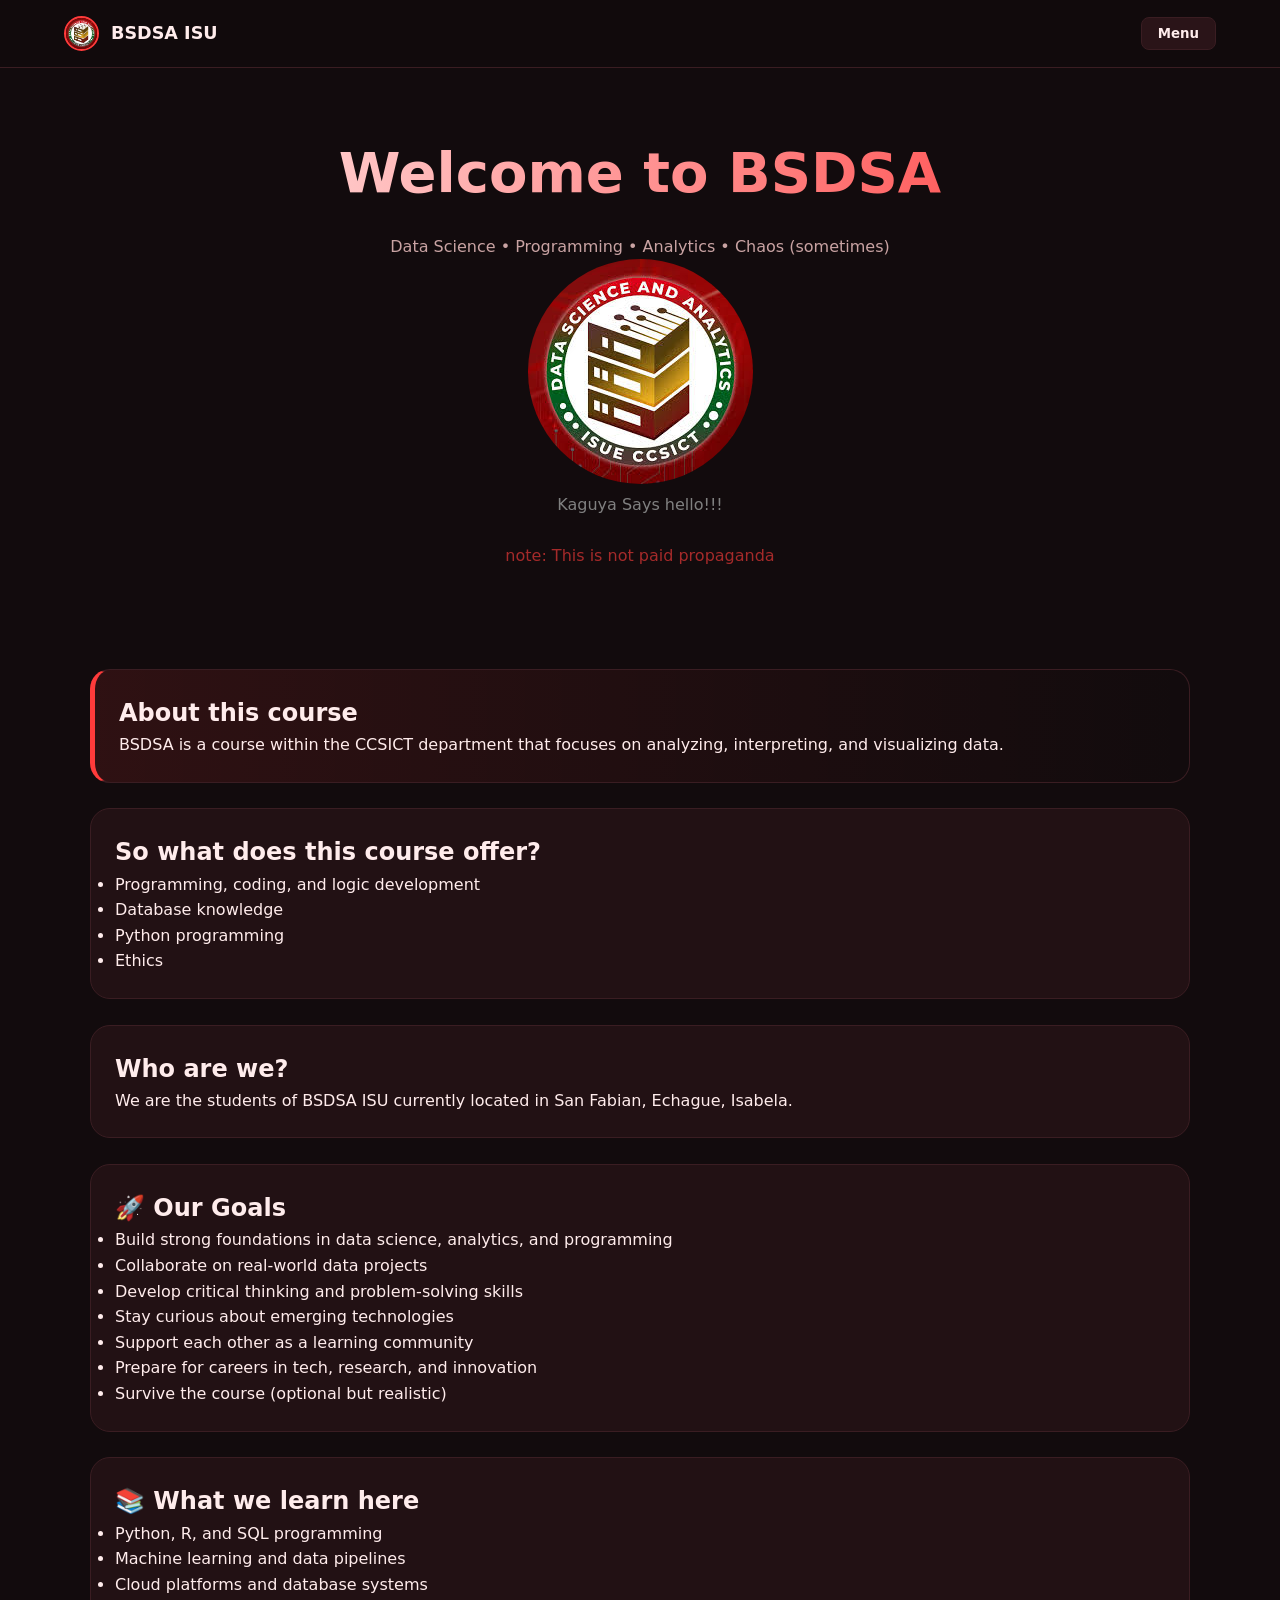
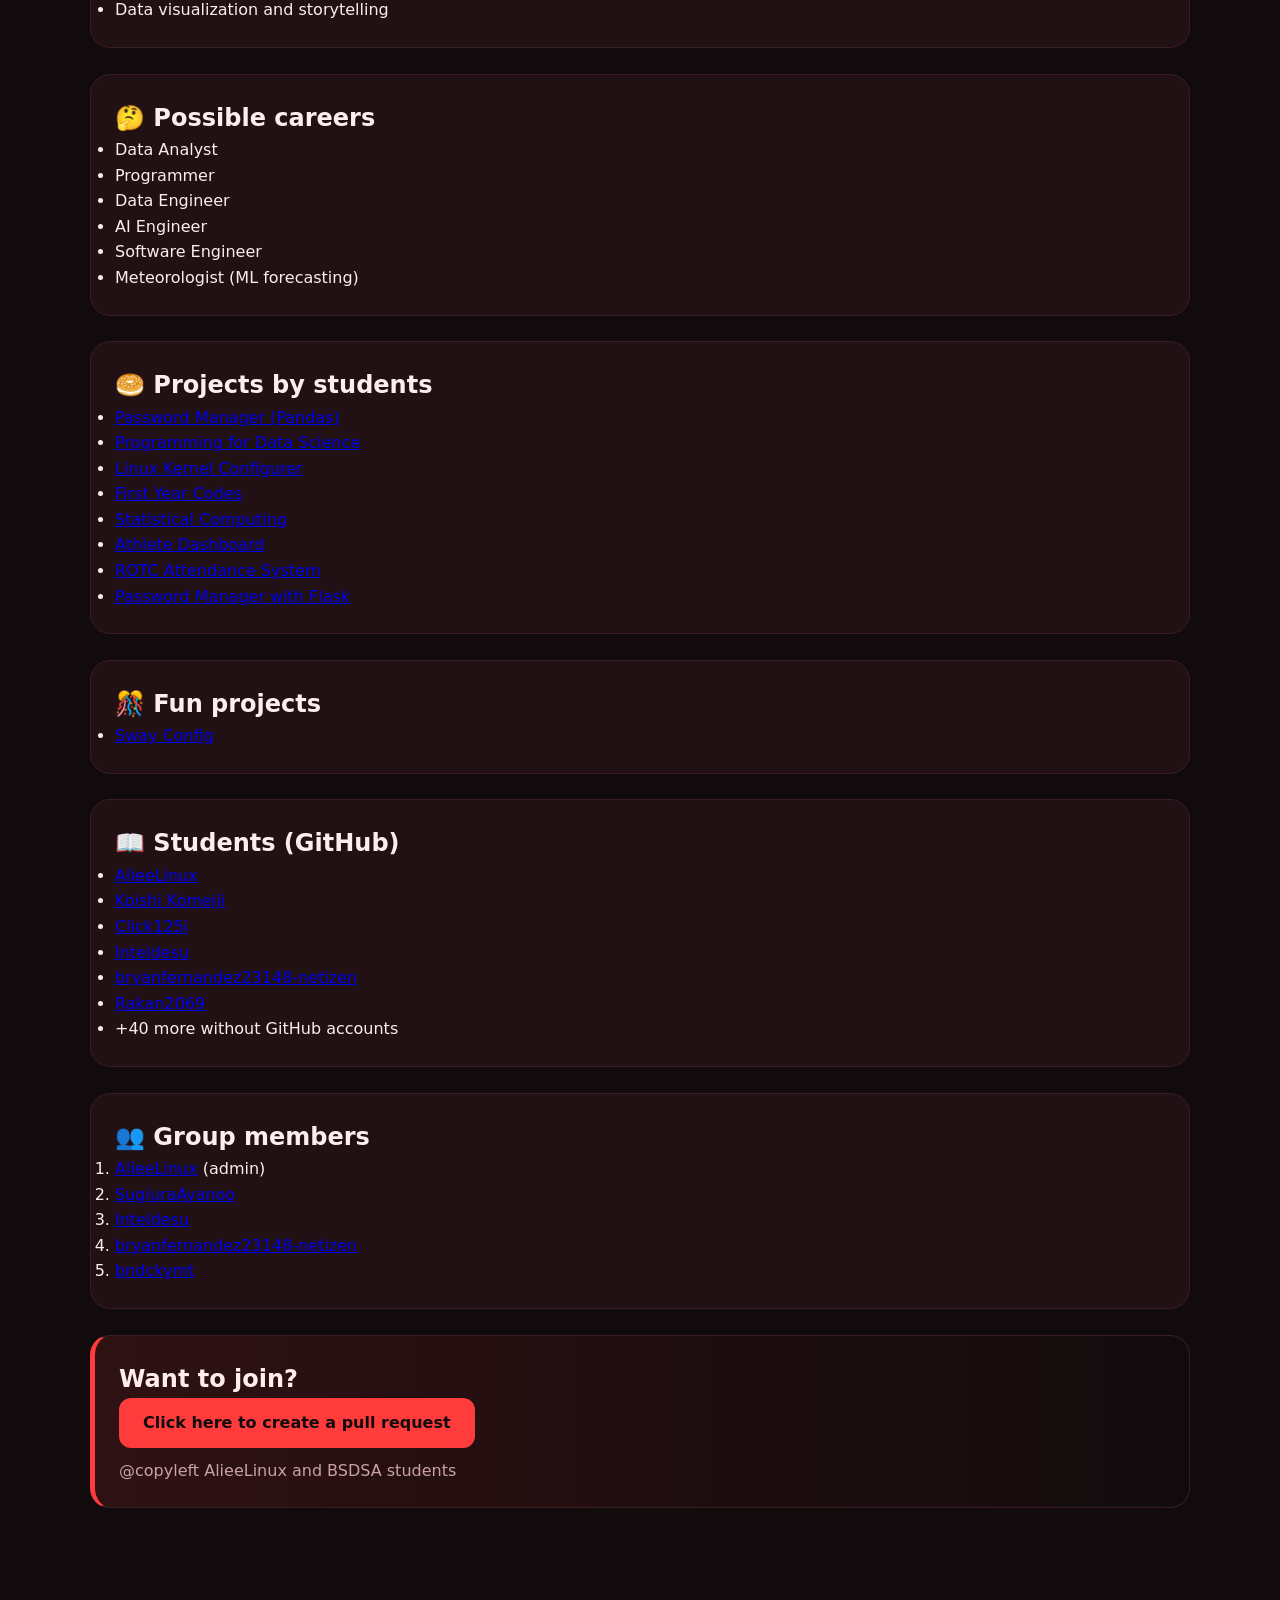
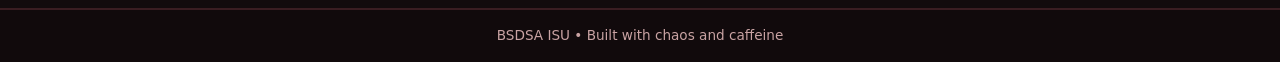
==== index.html @ 0f4a542e "test" ====
<!DOCTYPE html>
<html lang="en">
<head>
    <meta charset="UTF-8">
    <meta name="viewport" content="width=device-width, initial-scale=1.0">
    <title>Welcome to BSDSA</title>
    <link rel="stylesheet" href="./style.css">
</head>

<body>

<!-- NAVBAR -->
<nav class="navbar">
    <div class="nav-container">

        <div class="logo">
            <img src="./logo.jpeg" style="border-radius: 50%;" alt="BSDSA Logo">
            <span>BSDSA ISU</span>
        </div>

        <div class="dropdown">
            <button class="dropbtn">Menu</button>
            <div class="dropdown-content">
                <a href="index.html">Home</a>
                <a href="https://github.com/BSDSA-ISU" target="_blank">GitHub Org</a>
                <a href="https://funami.tech" target="_blank">inspired by Funami Tech</a>
            </div>
        </div>

    </div>
</nav>

<!-- HERO -->
<div class="container hero-wrapper">

    <section class="hero">
        <h1>Welcome to BSDSA</h1>
        <p style="color: var(--muted); margin-top: 10px;">
            Data Science • Programming • Analytics • Chaos (sometimes)
        </p>
        <img src="./logo.jpeg" style="border-radius: 50%;">
        <p style="color: gray;">Kaguya Says hello!!!</p>
        <br>
        <p style="color: brown;">note: This is not paid propaganda</p>
    </section>

</div>

<!-- MAIN CONTENT -->
<div class="container">

    <!-- ABOUT -->
    <div class="card instruction-box">
        <h2>About this course</h2>
        <p>
            BSDSA is a course within the CCSICT department that focuses on analyzing,
            interpreting, and visualizing data.
        </p>
    </div>

    <br>

    <!-- OFFER -->
    <div class="card">
        <h2>So what does this course offer?</h2>
        <ul>
            <li>Programming, coding, and logic development</li>
            <li>Database knowledge</li>
            <li>Python programming</li>
            <li>Ethics</li>
        </ul>
    </div>

    <br>

    <!-- WHO ARE WE -->
    <div class="card">
        <h2>Who are we?</h2>
        <p>
            We are the students of BSDSA ISU currently located in San Fabian, Echague, Isabela.
        </p>
    </div>

    <br>

    <!-- GOALS -->
    <div class="card">
        <h2>🚀 Our Goals</h2>
        <ul>
            <li>Build strong foundations in data science, analytics, and programming</li>
            <li>Collaborate on real-world data projects</li>
            <li>Develop critical thinking and problem-solving skills</li>
            <li>Stay curious about emerging technologies</li>
            <li>Support each other as a learning community</li>
            <li>Prepare for careers in tech, research, and innovation</li>
            <li>Survive the course (optional but realistic)</li>
        </ul>
    </div>

    <br>

    <!-- WHAT YOU LEARN -->
    <div class="card">
        <h2>📚 What we learn here</h2>
        <ul>
            <li>Python, R, and SQL programming</li>
            <li>Machine learning and data pipelines</li>
            <li>Cloud platforms and database systems</li>
            <li>Data visualization and storytelling</li>
        </ul>
    </div>

    <br>

    <!-- JOBS -->
    <div class="card">
        <h2>🤔 Possible careers</h2>
        <ul>
            <li>Data Analyst</li>
            <li>Programmer</li>
            <li>Data Engineer</li>
            <li>AI Engineer</li>
            <li>Software Engineer</li>
            <li>Meteorologist (ML forecasting)</li>
        </ul>
    </div>

    <br>

    <!-- PROJECTS -->
    <div class="card">
        <h2>🥯 Projects by students</h2>
        <ul>
            <li><a href="https://github.com/BSDSA-ISU/pandas-password-manager" target="_blank">Password Manager (Pandas)</a></li>
            <li><a href="https://github.com/BSDSA-ISU/Programminng-for-data-science" target="_blank">Programming for Data Science</a></li>
            <li><a href="https://github.com/BSDSA-ISU/linux-kernel-configurer" target="_blank">Linux Kernel Configurer</a></li>
            <li><a href="https://github.com/BSDSA-ISU/first-year" target="_blank">First Year Codes</a></li>
            <li><a href="https://github.com/BSDSA-ISU/statistics" target="_blank">Statistical Computing</a></li>
            <li><a href="https://github.com/BSDSA-ISU/InormationManagement-project" target="_blank">Athlete Dashboard</a></li>
            <li><a href="https://github.com/BSDSA-ISU/rotc-system" target="_blank">ROTC Attendance System</a></li>
            <li><a href="https://github.com/BSDSA-ISU/MariaDb-sql" target="_blank">Password Manager with Flask</a></li>
        </ul>
    </div>

    <br>

    <!-- FUN -->
    <div class="card">
        <h2>🎊 Fun projects</h2>
        <ul>
            <li><a href="https://github.com/BSDSA-ISU/Troys-sway-config" target="_blank">Sway Config</a></li>
        </ul>
    </div>

    <br>

    <!-- STUDENTS -->
    <div class="card">
        <h2>📖 Students (GitHub)</h2>
        <ul>
            <li><a href="https://github.com/alieelinux">AlieeLinux</a></li>
            <li><a href="https://github.com/KoishiMyBeloved">Koishi Komeiji</a></li>
            <li><a href="https://github.com/click125i">Click125i</a></li>
            <li><a href="https://github.com/Inteldesu">Inteldesu</a></li>
            <li><a href="https://github.com/bryanfernandez23148-netizen">bryanfernandez23148-netizen</a></li>
            <li><a href="https://github.com/Rakan2069">Rakan2069</a></li>
            <li>+40 more without GitHub accounts</li>
        </ul>
    </div>

    <br>

    <!-- MEMBERS -->
    <div class="card">
        <h2>👥 Group members</h2>
        <ol>
            <li><a href="https://github.com/alieelinux">AlieeLinux</a> (admin)</li>
            <li><a href="https://github.com/sugiuraayanoo">SugiuraAyanoo</a></li>
            <li><a href="https://github.com/Inteldesu">Inteldesu</a></li>
            <li><a href="https://github.com/bryanfernandez23148-netizen">bryanfernandez23148-netizen</a></li>
            <li><a href="https://github.com/bndckymt">bndckymt</a></li>
        </ol>
    </div>

    <br>

    <!-- JOIN -->
    <div class="card instruction-box">
        <h2>Want to join?</h2>
        <a class="explore-btn" href="https://github.com/BSDSA-ISU/i-want-to-join" target="_blank">
            Click here to create a pull request
        </a>
        <p style="margin-top:10px; color: var(--muted);">
            @copyleft AlieeLinux and BSDSA students
        </p>
    </div>

</div>

<!-- FOOTER -->
<footer class="footer">
    <div class="footer-bottom">
        BSDSA ISU • Built with chaos and caffeine
    </div>
</footer>

</body>
</html>
---- style.css ----
/* 0. Html stuffs */
html {
  scroll-behavior: smooth;
}

/* 1. Global Variables & Reset */
:root {
    /* RED THEME ONLY */
    --bg: #120b0d;
    --card: #2a1418;
    --accent: #ff3b3b;
    --accent-hover: #ff1f1f;
    --text: #ffecec;
    --muted: #c9a3a3;
    --border: #3a1d22;
    --glass: rgba(42, 20, 24, 0.7);
}

* {
    margin: 0;
    padding: 0;
    box-sizing: border-box;
    font-family: 'Inter', system-ui, -apple-system, sans-serif;
}

body {
    margin: 0;
    background-color: var(--bg);
    color: var(--text);
    line-height: 1.6;
    overflow-x: hidden;
}

/* 2. Navigation */
.navbar {
    background: rgba(18, 11, 13, 0.85);
    backdrop-filter: blur(12px);
    padding: 1rem 0;
    border-bottom: 1px solid var(--border);
    position: sticky;
    top: 0;
    z-index: 1000;
}

.nav-container {
    width: 90%;
    max-width: 1200px;
    margin: auto;
    display: flex;
    justify-content: space-between;
    align-items: center;
}

.logo {
    display: flex;
    align-items: center;
    gap: 12px;
    font-weight: 700;
    font-size: 1.1rem;
}

.logo img {
    width: 35px;
    height: 35px;
    object-fit: cover;
    border: 2px solid var(--accent);
}

/* 3. Dropdown Menu */
.dropdown {
    position: relative;
}

.dropbtn {
    background: var(--card);
    color: var(--text);
    padding: 8px 16px;
    border-radius: 8px;
    border: 1px solid var(--border);
    cursor: pointer;
    font-weight: 600;
    transition: 0.3s;
}

.dropbtn:hover {
    border-color: var(--accent);
    color: var(--accent);
}

.dropdown-content {
    display: none;
    position: absolute;
    right: 0%;
    top: 100%;
    background: var(--card);
    min-width: 180px;
    border-radius: 12px;
    border: 1px solid var(--border);
    box-shadow: 0 10px 25px rgba(0,0,0,0.5);
    overflow: hidden;
}

.dropdown-content a {
    color: var(--text);
    padding: 12px 16px;
    text-decoration: none;
    display: block;
    font-size: 0.9rem;
    transition: 0.2s;
}

.dropdown-content a:hover {
    background: var(--accent);
    color: var(--bg);
}

.dropdown:hover .dropdown-content {
    display: block;
}

/* 4. Layout & Containers */
.container {
    width: 90%;
    max-width: 1100px;
    margin: 40px auto;
}

/* 5. Hero Section */
.hero {
    text-align: center;
    padding: 40px 0;
}

.hero h1 {
    font-size: clamp(2rem, 5vw, 3.5rem);
    background: linear-gradient(to right, var(--text), var(--accent));
    -webkit-background-clip: text;
    -webkit-text-fill-color: transparent;
    margin-bottom: 1rem;
}

.mascot {
    margin-top: 20px;
    max-width: 250px;
    border-radius: 20px;
    filter: drop-shadow(0 0 18px rgba(255, 59, 59, 0.35));
}

/* 6. Cards & Grids */
.card {
    background: var(--glass);
    border: 1px solid var(--border);
    padding: 24px;
    border-radius: 20px;
    transition: all 0.3s cubic-bezier(0.4, 0, 0.2, 1);
}

.card:hover {
    transform: translateY(-8px);
    border-color: var(--accent);
    box-shadow: 0 20px 40px rgba(0, 0, 0, 0.4);
}

/* red accent strip */
.instruction-box {
    border-left: 5px solid var(--accent);
    background: linear-gradient(90deg, rgba(255, 59, 59, 0.12) 0%, transparent 100%);
}

/* 7. Buttons */
.explore-btn, .project-btn {
    display: inline-flex;
    align-items: center;
    gap: 8px;
    padding: 12px 24px;
    border-radius: 12px;
    font-weight: bold;
    text-decoration: none;
    transition: 0.3s;
    cursor: pointer;
}

.explore-btn, .project-btn:not(.secondary) {
    background: var(--accent);
    color: var(--bg);
}

.project-btn.secondary {
    background: transparent;
    color: var(--text);
    border: 1px solid var(--border);
}

.explore-btn:hover, .project-btn:hover {
    transform: scale(1.05);
    filter: brightness(1.1);
    box-shadow: 0 0 20px rgba(255, 59, 59, 0.4);
}

/* 8. Forms & Inputs */
input, select, textarea {
    width: 100%;
    background: #1a0c0f;
    color: var(--text);
    border: 1px solid var(--border);
    padding: 12px;
    border-radius: 10px;
    margin-bottom: 10px;
}

input:focus {
    border-color: var(--accent);
    outline: none;
    box-shadow: 0 0 0 3px rgba(255, 59, 59, 0.25);
}

/* 9. Footer */
.footer {
    margin-top: 100px;
    border-top: 1px solid var(--border);
    background: rgba(18, 11, 13, 0.7);
    backdrop-filter: blur(10px);
}

.footer-top {
    padding: 25px 40px;
    text-align: left;
}

.powered-by {
    display: grid;
    grid-template-columns: repeat(5, 1fr);
    gap: 15px;
    align-items: center;
}

.powered-by .title {
    grid-column: 1 / -1;
    font-weight: 700;
    color: var(--text);
    margin-bottom: 5px;
}

.powered-by .link {
    padding-left: 20px;
    color: var(--muted);
    text-decoration: none;
    font-size: 0.9rem;
    position: relative;
    width: fit-content;
    white-space: nowrap;
}

.powered-by .link::before {
    content: "➜";
    position: absolute;
    left: 6px;
    color: var(--accent);
}

.powered-by .link:hover {
    color: var(--accent);
}

@media (max-width: 600px) {
    .powered-by {
        grid-template-columns: repeat(2, 1fr);
    }
}

.footer-bottom {
    text-align: center;
    padding: 15px;
    border-top: 1px solid var(--border);
    color: var(--muted);
    font-size: 0.85rem;
}

/* 10. Utils */
hr {
    border: 0;
    height: 1px;
    background: linear-gradient(90deg, transparent, var(--border), transparent);
    margin: 50px 0;
}

/* 11. Basic button */
.basicbutton {
    background: var(--card);
    color: var(--text);
    padding: 8px 16px;
    border-radius: 8px;
    border: 1px solid var(--border);
    cursor: pointer;
    font-size: 13px;
    transition: 0.3s;
    text-decoration: none;
}

/* member role */
@keyframes rgbCycle {
  0% { color: #ff3b3b; }
  33% { color: #ff7b7b; }
  66% { color: #ff1f1f; }
  100% { color: #ff3b3b; }
}

.member-role {
    display: inline-block;
    padding: 2px 5px;
    border-radius: 999px;
    background: rgba(255, 59, 59, 0.12);
    border: 1px solid rgba(255, 59, 59, 0.25);
    color: #ff3b3b;
    font-size: 0.64rem;
    text-shadow: 0 0 8px rgba(255, 59, 59, 0.35);
}

.hero-wrapper {
    margin-top: 0 !important;
    background-image: linear-gradient(rgba(18, 11, 13, 0.9), rgba(18, 11, 13, 0.8)),
        url('/static/bg.png');

    background-size: cover;
    background-position: center;
    background-attachment: scroll;
    border-radius: 24px;
    padding: 20px;
}

/* transparent charts */
.chart {
    background-color: transparent !important;
    display: block;
    width: 100%;
    height: auto;
    border: none;
    outline: none;
}

/* graph popup */
.modal {
    display: none;
    position: fixed;
    z-index: 9999;
    padding-top: 40px;
    left: 0;
    top: 0;
    width: 100%;
    height: 100%;
    overflow: auto;
    background-color: rgba(0,0,0,0.9);
}

.modal-content {
    display: block;
    margin: auto;
    max-width: 90%;
    max-height: 90vh;
    border-radius: 12px;
}

.close {
    position: absolute;
    top: 15px;
    right: 35px;
    color: white;
    font-size: 40px;
    cursor: pointer;
}
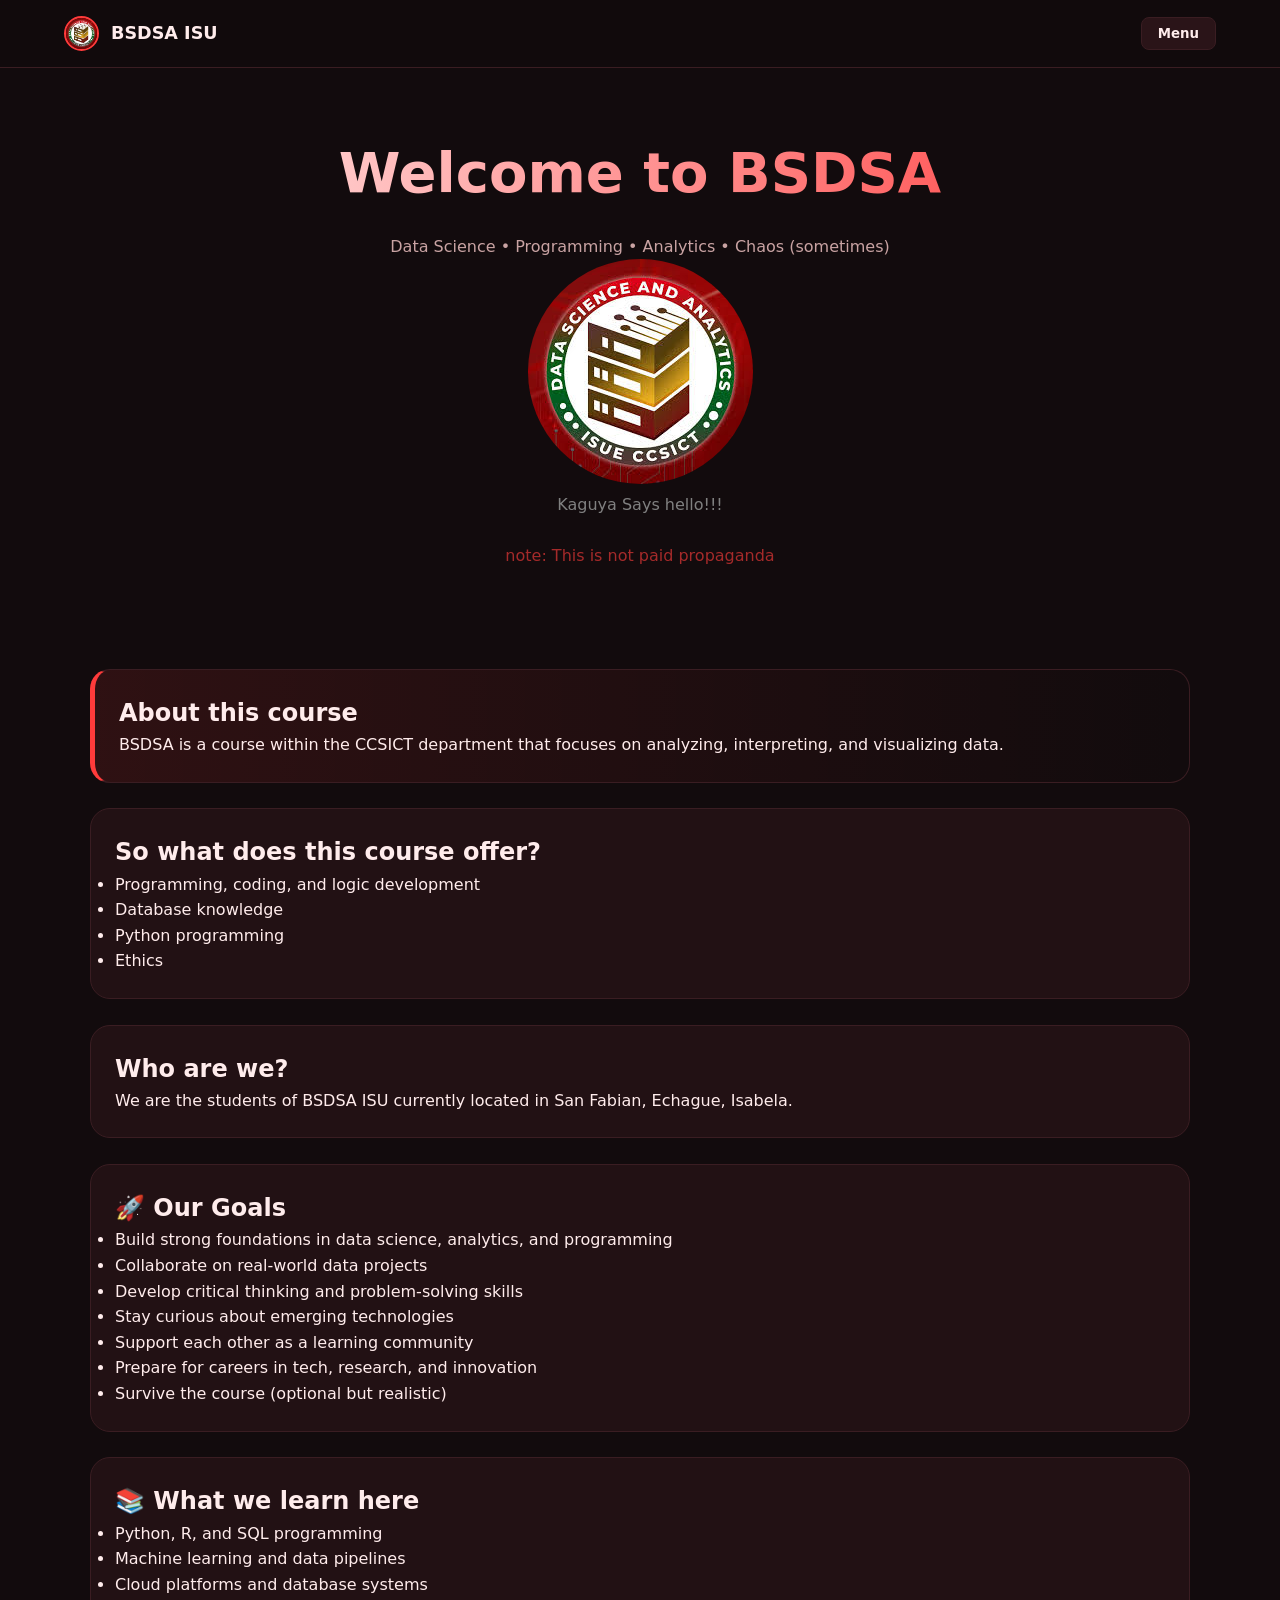
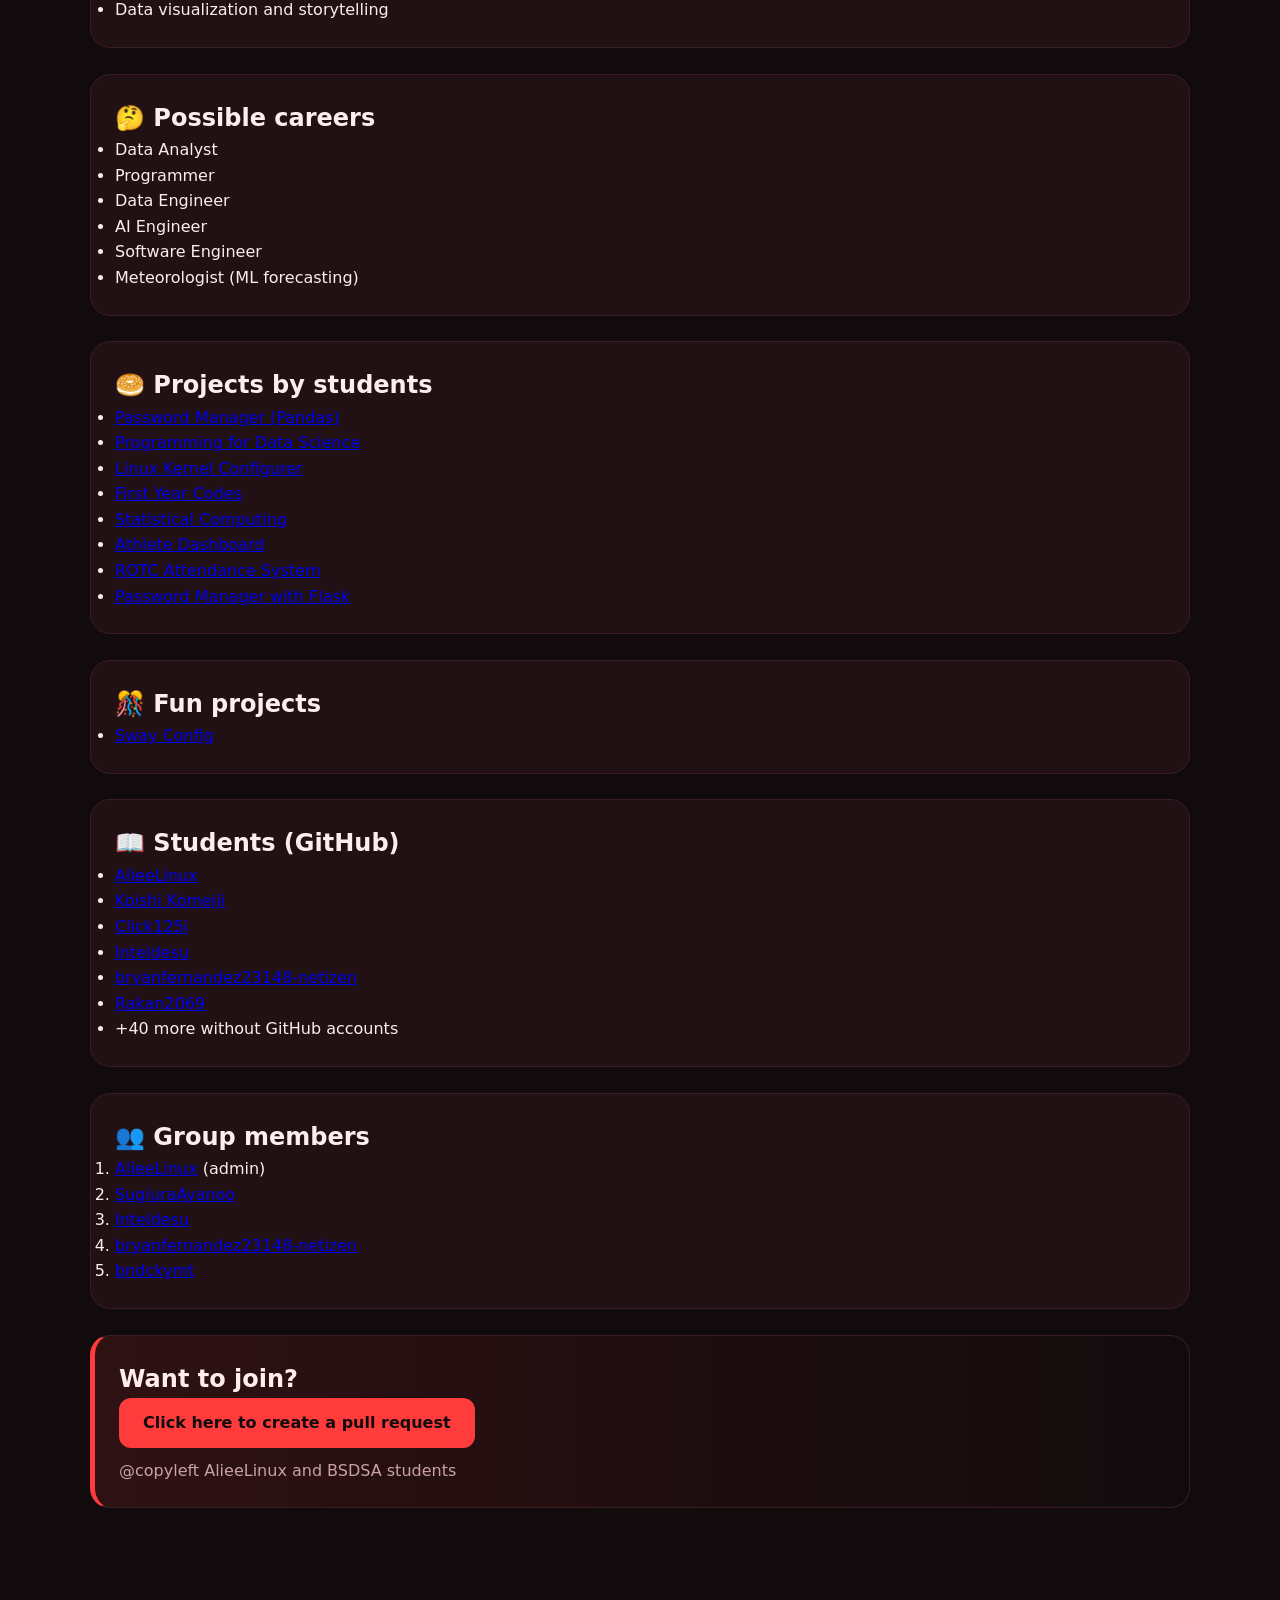
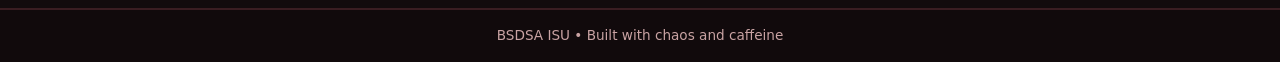
==== commit c4f327c3: "test 2" ====
--- a/index.html
+++ b/index.html
@@ -4,7 +4,7 @@
     <meta charset="UTF-8">
     <meta name="viewport" content="width=device-width, initial-scale=1.0">
     <title>Welcome to BSDSA</title>
-    <link rel="stylesheet" href="./style.css">
+    <link rel="stylesheet" href="/src/style.css">
 </head>
 
 <body>
--- a/src/style.css
+++ b/src/style.css
@@ -0,0 +1,370 @@
+/* 0. Html stuffs */
+html {
+  scroll-behavior: smooth;
+}
+
+/* 1. Global Variables & Reset */
+:root {
+    /* RED THEME ONLY */
+    --bg: #120b0d;
+    --card: #2a1418;
+    --accent: #ff3b3b;
+    --accent-hover: #ff1f1f;
+    --text: #ffecec;
+    --muted: #c9a3a3;
+    --border: #3a1d22;
+    --glass: rgba(42, 20, 24, 0.7);
+}
+
+* {
+    margin: 0;
+    padding: 0;
+    box-sizing: border-box;
+    font-family: 'Inter', system-ui, -apple-system, sans-serif;
+}
+
+body {
+    margin: 0;
+    background-color: var(--bg);
+    color: var(--text);
+    line-height: 1.6;
+    overflow-x: hidden;
+}
+
+/* 2. Navigation */
+.navbar {
+    background: rgba(18, 11, 13, 0.85);
+    backdrop-filter: blur(12px);
+    padding: 1rem 0;
+    border-bottom: 1px solid var(--border);
+    position: sticky;
+    top: 0;
+    z-index: 1000;
+}
+
+.nav-container {
+    width: 90%;
+    max-width: 1200px;
+    margin: auto;
+    display: flex;
+    justify-content: space-between;
+    align-items: center;
+}
+
+.logo {
+    display: flex;
+    align-items: center;
+    gap: 12px;
+    font-weight: 700;
+    font-size: 1.1rem;
+}
+
+.logo img {
+    width: 35px;
+    height: 35px;
+    object-fit: cover;
+    border: 2px solid var(--accent);
+}
+
+/* 3. Dropdown Menu */
+.dropdown {
+    position: relative;
+}
+
+.dropbtn {
+    background: var(--card);
+    color: var(--text);
+    padding: 8px 16px;
+    border-radius: 8px;
+    border: 1px solid var(--border);
+    cursor: pointer;
+    font-weight: 600;
+    transition: 0.3s;
+}
+
+.dropbtn:hover {
+    border-color: var(--accent);
+    color: var(--accent);
+}
+
+.dropdown-content {
+    display: none;
+    position: absolute;
+    right: 0%;
+    top: 100%;
+    background: var(--card);
+    min-width: 180px;
+    border-radius: 12px;
+    border: 1px solid var(--border);
+    box-shadow: 0 10px 25px rgba(0,0,0,0.5);
+    overflow: hidden;
+}
+
+.dropdown-content a {
+    color: var(--text);
+    padding: 12px 16px;
+    text-decoration: none;
+    display: block;
+    font-size: 0.9rem;
+    transition: 0.2s;
+}
+
+.dropdown-content a:hover {
+    background: var(--accent);
+    color: var(--bg);
+}
+
+.dropdown:hover .dropdown-content {
+    display: block;
+}
+
+/* 4. Layout & Containers */
+.container {
+    width: 90%;
+    max-width: 1100px;
+    margin: 40px auto;
+}
+
+/* 5. Hero Section */
+.hero {
+    text-align: center;
+    padding: 40px 0;
+}
+
+.hero h1 {
+    font-size: clamp(2rem, 5vw, 3.5rem);
+    background: linear-gradient(to right, var(--text), var(--accent));
+    -webkit-background-clip: text;
+    -webkit-text-fill-color: transparent;
+    margin-bottom: 1rem;
+}
+
+.mascot {
+    margin-top: 20px;
+    max-width: 250px;
+    border-radius: 20px;
+    filter: drop-shadow(0 0 18px rgba(255, 59, 59, 0.35));
+}
+
+/* 6. Cards & Grids */
+.card {
+    background: var(--glass);
+    border: 1px solid var(--border);
+    padding: 24px;
+    border-radius: 20px;
+    transition: all 0.3s cubic-bezier(0.4, 0, 0.2, 1);
+}
+
+.card:hover {
+    transform: translateY(-8px);
+    border-color: var(--accent);
+    box-shadow: 0 20px 40px rgba(0, 0, 0, 0.4);
+}
+
+/* red accent strip */
+.instruction-box {
+    border-left: 5px solid var(--accent);
+    background: linear-gradient(90deg, rgba(255, 59, 59, 0.12) 0%, transparent 100%);
+}
+
+/* 7. Buttons */
+.explore-btn, .project-btn {
+    display: inline-flex;
+    align-items: center;
+    gap: 8px;
+    padding: 12px 24px;
+    border-radius: 12px;
+    font-weight: bold;
+    text-decoration: none;
+    transition: 0.3s;
+    cursor: pointer;
+}
+
+.explore-btn, .project-btn:not(.secondary) {
+    background: var(--accent);
+    color: var(--bg);
+}
+
+.project-btn.secondary {
+    background: transparent;
+    color: var(--text);
+    border: 1px solid var(--border);
+}
+
+.explore-btn:hover, .project-btn:hover {
+    transform: scale(1.05);
+    filter: brightness(1.1);
+    box-shadow: 0 0 20px rgba(255, 59, 59, 0.4);
+}
+
+/* 8. Forms & Inputs */
+input, select, textarea {
+    width: 100%;
+    background: #1a0c0f;
+    color: var(--text);
+    border: 1px solid var(--border);
+    padding: 12px;
+    border-radius: 10px;
+    margin-bottom: 10px;
+}
+
+input:focus {
+    border-color: var(--accent);
+    outline: none;
+    box-shadow: 0 0 0 3px rgba(255, 59, 59, 0.25);
+}
+
+/* 9. Footer */
+.footer {
+    margin-top: 100px;
+    border-top: 1px solid var(--border);
+    background: rgba(18, 11, 13, 0.7);
+    backdrop-filter: blur(10px);
+}
+
+.footer-top {
+    padding: 25px 40px;
+    text-align: left;
+}
+
+.powered-by {
+    display: grid;
+    grid-template-columns: repeat(5, 1fr);
+    gap: 15px;
+    align-items: center;
+}
+
+.powered-by .title {
+    grid-column: 1 / -1;
+    font-weight: 700;
+    color: var(--text);
+    margin-bottom: 5px;
+}
+
+.powered-by .link {
+    padding-left: 20px;
+    color: var(--muted);
+    text-decoration: none;
+    font-size: 0.9rem;
+    position: relative;
+    width: fit-content;
+    white-space: nowrap;
+}
+
+.powered-by .link::before {
+    content: "➜";
+    position: absolute;
+    left: 6px;
+    color: var(--accent);
+}
+
+.powered-by .link:hover {
+    color: var(--accent);
+}
+
+@media (max-width: 600px) {
+    .powered-by {
+        grid-template-columns: repeat(2, 1fr);
+    }
+}
+
+.footer-bottom {
+    text-align: center;
+    padding: 15px;
+    border-top: 1px solid var(--border);
+    color: var(--muted);
+    font-size: 0.85rem;
+}
+
+/* 10. Utils */
+hr {
+    border: 0;
+    height: 1px;
+    background: linear-gradient(90deg, transparent, var(--border), transparent);
+    margin: 50px 0;
+}
+
+/* 11. Basic button */
+.basicbutton {
+    background: var(--card);
+    color: var(--text);
+    padding: 8px 16px;
+    border-radius: 8px;
+    border: 1px solid var(--border);
+    cursor: pointer;
+    font-size: 13px;
+    transition: 0.3s;
+    text-decoration: none;
+}
+
+/* member role */
+@keyframes rgbCycle {
+  0% { color: #ff3b3b; }
+  33% { color: #ff7b7b; }
+  66% { color: #ff1f1f; }
+  100% { color: #ff3b3b; }
+}
+
+.member-role {
+    display: inline-block;
+    padding: 2px 5px;
+    border-radius: 999px;
+    background: rgba(255, 59, 59, 0.12);
+    border: 1px solid rgba(255, 59, 59, 0.25);
+    color: #ff3b3b;
+    font-size: 0.64rem;
+    text-shadow: 0 0 8px rgba(255, 59, 59, 0.35);
+}
+
+.hero-wrapper {
+    margin-top: 0 !important;
+    background-image: linear-gradient(rgba(18, 11, 13, 0.9), rgba(18, 11, 13, 0.8)),
+        url('/static/bg.png');
+
+    background-size: cover;
+    background-position: center;
+    background-attachment: scroll;
+    border-radius: 24px;
+    padding: 20px;
+}
+
+/* transparent charts */
+.chart {
+    background-color: transparent !important;
+    display: block;
+    width: 100%;
+    height: auto;
+    border: none;
+    outline: none;
+}
+
+/* graph popup */
+.modal {
+    display: none;
+    position: fixed;
+    z-index: 9999;
+    padding-top: 40px;
+    left: 0;
+    top: 0;
+    width: 100%;
+    height: 100%;
+    overflow: auto;
+    background-color: rgba(0,0,0,0.9);
+}
+
+.modal-content {
+    display: block;
+    margin: auto;
+    max-width: 90%;
+    max-height: 90vh;
+    border-radius: 12px;
+}
+
+.close {
+    position: absolute;
+    top: 15px;
+    right: 35px;
+    color: white;
+    font-size: 40px;
+    cursor: pointer;
+}
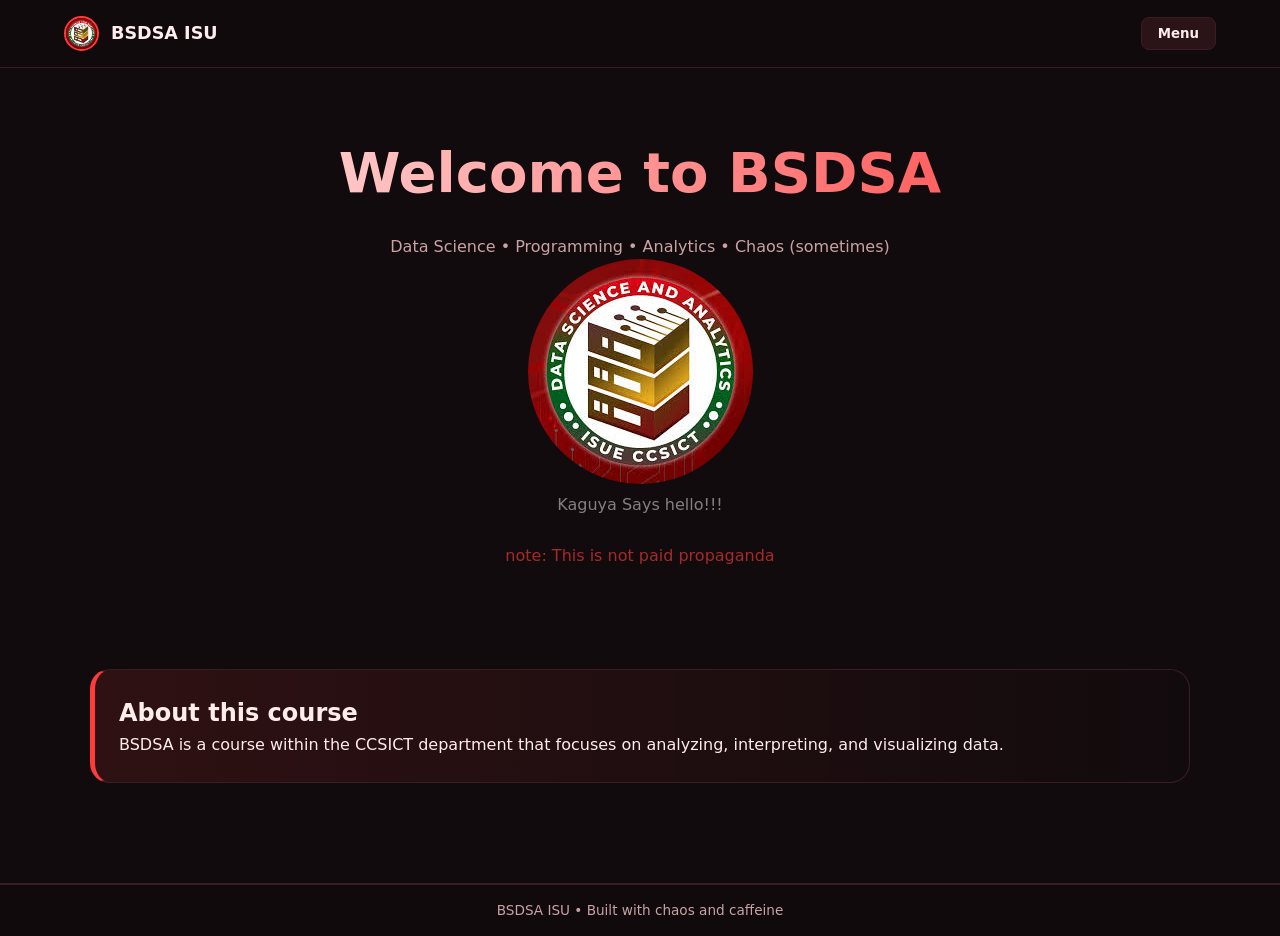
==== commit ce90c057: "cleaning" ====
--- a/index.html
+++ b/index.html
@@ -57,144 +57,6 @@
             interpreting, and visualizing data.
         </p>
     </div>
-
-    <br>
-
-    <!-- OFFER -->
-    <div class="card">
-        <h2>So what does this course offer?</h2>
-        <ul>
-            <li>Programming, coding, and logic development</li>
-            <li>Database knowledge</li>
-            <li>Python programming</li>
-            <li>Ethics</li>
-        </ul>
-    </div>
-
-    <br>
-
-    <!-- WHO ARE WE -->
-    <div class="card">
-        <h2>Who are we?</h2>
-        <p>
-            We are the students of BSDSA ISU currently located in San Fabian, Echague, Isabela.
-        </p>
-    </div>
-
-    <br>
-
-    <!-- GOALS -->
-    <div class="card">
-        <h2>🚀 Our Goals</h2>
-        <ul>
-            <li>Build strong foundations in data science, analytics, and programming</li>
-            <li>Collaborate on real-world data projects</li>
-            <li>Develop critical thinking and problem-solving skills</li>
-            <li>Stay curious about emerging technologies</li>
-            <li>Support each other as a learning community</li>
-            <li>Prepare for careers in tech, research, and innovation</li>
-            <li>Survive the course (optional but realistic)</li>
-        </ul>
-    </div>
-
-    <br>
-
-    <!-- WHAT YOU LEARN -->
-    <div class="card">
-        <h2>📚 What we learn here</h2>
-        <ul>
-            <li>Python, R, and SQL programming</li>
-            <li>Machine learning and data pipelines</li>
-            <li>Cloud platforms and database systems</li>
-            <li>Data visualization and storytelling</li>
-        </ul>
-    </div>
-
-    <br>
-
-    <!-- JOBS -->
-    <div class="card">
-        <h2>🤔 Possible careers</h2>
-        <ul>
-            <li>Data Analyst</li>
-            <li>Programmer</li>
-            <li>Data Engineer</li>
-            <li>AI Engineer</li>
-            <li>Software Engineer</li>
-            <li>Meteorologist (ML forecasting)</li>
-        </ul>
-    </div>
-
-    <br>
-
-    <!-- PROJECTS -->
-    <div class="card">
-        <h2>🥯 Projects by students</h2>
-        <ul>
-            <li><a href="https://github.com/BSDSA-ISU/pandas-password-manager" target="_blank">Password Manager (Pandas)</a></li>
-            <li><a href="https://github.com/BSDSA-ISU/Programminng-for-data-science" target="_blank">Programming for Data Science</a></li>
-            <li><a href="https://github.com/BSDSA-ISU/linux-kernel-configurer" target="_blank">Linux Kernel Configurer</a></li>
-            <li><a href="https://github.com/BSDSA-ISU/first-year" target="_blank">First Year Codes</a></li>
-            <li><a href="https://github.com/BSDSA-ISU/statistics" target="_blank">Statistical Computing</a></li>
-            <li><a href="https://github.com/BSDSA-ISU/InormationManagement-project" target="_blank">Athlete Dashboard</a></li>
-            <li><a href="https://github.com/BSDSA-ISU/rotc-system" target="_blank">ROTC Attendance System</a></li>
-            <li><a href="https://github.com/BSDSA-ISU/MariaDb-sql" target="_blank">Password Manager with Flask</a></li>
-        </ul>
-    </div>
-
-    <br>
-
-    <!-- FUN -->
-    <div class="card">
-        <h2>🎊 Fun projects</h2>
-        <ul>
-            <li><a href="https://github.com/BSDSA-ISU/Troys-sway-config" target="_blank">Sway Config</a></li>
-        </ul>
-    </div>
-
-    <br>
-
-    <!-- STUDENTS -->
-    <div class="card">
-        <h2>📖 Students (GitHub)</h2>
-        <ul>
-            <li><a href="https://github.com/alieelinux">AlieeLinux</a></li>
-            <li><a href="https://github.com/KoishiMyBeloved">Koishi Komeiji</a></li>
-            <li><a href="https://github.com/click125i">Click125i</a></li>
-            <li><a href="https://github.com/Inteldesu">Inteldesu</a></li>
-            <li><a href="https://github.com/bryanfernandez23148-netizen">bryanfernandez23148-netizen</a></li>
-            <li><a href="https://github.com/Rakan2069">Rakan2069</a></li>
-            <li>+40 more without GitHub accounts</li>
-        </ul>
-    </div>
-
-    <br>
-
-    <!-- MEMBERS -->
-    <div class="card">
-        <h2>👥 Group members</h2>
-        <ol>
-            <li><a href="https://github.com/alieelinux">AlieeLinux</a> (admin)</li>
-            <li><a href="https://github.com/sugiuraayanoo">SugiuraAyanoo</a></li>
-            <li><a href="https://github.com/Inteldesu">Inteldesu</a></li>
-            <li><a href="https://github.com/bryanfernandez23148-netizen">bryanfernandez23148-netizen</a></li>
-            <li><a href="https://github.com/bndckymt">bndckymt</a></li>
-        </ol>
-    </div>
-
-    <br>
-
-    <!-- JOIN -->
-    <div class="card instruction-box">
-        <h2>Want to join?</h2>
-        <a class="explore-btn" href="https://github.com/BSDSA-ISU/i-want-to-join" target="_blank">
-            Click here to create a pull request
-        </a>
-        <p style="margin-top:10px; color: var(--muted);">
-            @copyleft AlieeLinux and BSDSA students
-        </p>
-    </div>
-
 </div>
 
 <!-- FOOTER -->
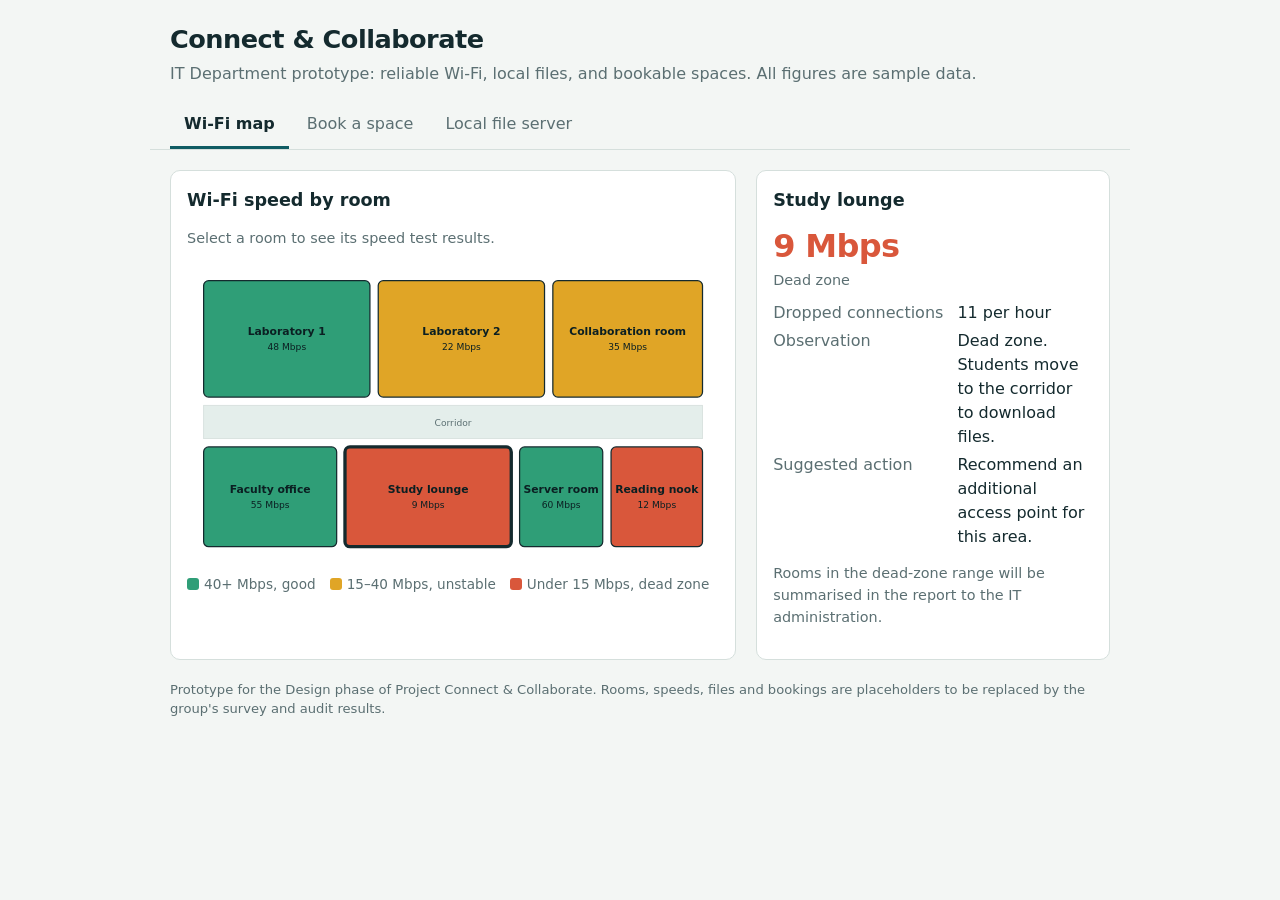
==== commit 5165d040: "Ourasasasasasaasa" ====
--- a/index.html
+++ b/index.html
@@ -1,70 +1,243 @@
 <!DOCTYPE html>
 <html lang="en">
 <head>
-    <meta charset="UTF-8">
-    <meta name="viewport" content="width=device-width, initial-scale=1.0">
-    <title>Welcome to BSDSA</title>
-    <link rel="stylesheet" href="/src/style.css">
+<meta charset="utf-8">
+<meta name="viewport" content="width=device-width, initial-scale=1, viewport-fit=cover">
+<title>Connect &amp; Collaborate – IT Department prototype</title>
+<style>
+:root{--bg:#f3f6f4;--surface:#fff;--ink:#142a2e;--mute:#5b6f72;--line:#d5dfdc;--brand:#0f5c63;--brand-ink:#fff;--good:#2f9e77;--fair:#e0a526;--weak:#d9573b;--tint:#e4eeeb;color-scheme:light;box-sizing:border-box;padding-top:env(safe-area-inset-top,0px);padding-bottom:env(safe-area-inset-bottom,0px)}
+@media (prefers-color-scheme:dark){:root:not([data-theme="light"]){--bg:#0f1b1d;--surface:#172629;--ink:#e6efed;--mute:#98adb0;--line:#2b4044;--brand:#5fc4c9;--brand-ink:#08201f;--good:#47c79b;--fair:#e8b84a;--weak:#ef7b60;--tint:#1f3336;color-scheme:dark}}
+*{box-sizing:border-box}
+html{scroll-padding-top:env(safe-area-inset-top,0px)}
+body{margin:0;background:var(--bg);color:var(--ink);font:16px/1.5 system-ui,-apple-system,"Segoe UI",Roboto,sans-serif}
+header{padding:20px 20px 0;max-width:980px;margin:auto}
+h1{font-size:1.6rem;margin:0;letter-spacing:-.02em}
+header p{margin:4px 0 0;color:var(--mute)}
+nav{display:flex;gap:4px;max-width:980px;margin:16px auto 0;padding:0 20px;overflow-x:auto;border-bottom:1px solid var(--line)}
+nav button{background:none;border:0;border-bottom:3px solid transparent;padding:10px 14px;font:inherit;color:var(--mute);cursor:pointer;white-space:nowrap}
+nav button[aria-selected=true]{color:var(--ink);border-color:var(--brand);font-weight:600}
+button:focus-visible,select:focus-visible,input:focus-visible{outline:3px solid var(--brand);outline-offset:2px}
+main{max-width:980px;margin:auto;padding:20px}
+section[hidden]{display:none}
+.grid{display:grid;grid-template-columns:minmax(0,1.6fr) minmax(0,1fr);gap:20px}
+@media(max-width:760px){.grid{grid-template-columns:1fr}}
+.panel{background:var(--surface);border:1px solid var(--line);border-radius:10px;padding:16px}
+h2{font-size:1.1rem;margin:0 0 8px}
+.mute{color:var(--mute);font-size:.9rem}
+.legend{display:flex;gap:14px;flex-wrap:wrap;margin:10px 0 0;font-size:.85rem;color:var(--mute)}
+.legend i{display:inline-block;width:12px;height:12px;border-radius:3px;margin-right:5px;vertical-align:-1px}
+svg.plan{width:100%;height:auto;display:block}
+.room{cursor:pointer;stroke:var(--ink);stroke-width:1.5;transition:opacity .15s}
+.room:hover{opacity:.8}
+.room.sel{stroke-width:4}
+.lbl{font-size:13px;fill:#0b1f22;pointer-events:none;font-weight:600}
+.sub{font-size:11px;fill:#0b1f22;pointer-events:none}
+.big{font-size:2rem;font-weight:700;letter-spacing:-.02em}
+dl{display:grid;grid-template-columns:auto 1fr;gap:4px 14px;margin:10px 0 0}
+dt{color:var(--mute)}dd{margin:0}
+.btn{background:var(--brand);color:var(--brand-ink);border:0;border-radius:8px;padding:10px 16px;font:inherit;font-weight:600;cursor:pointer}
+.btn:disabled{opacity:.45;cursor:not-allowed}
+.btn.alt{background:var(--tint);color:var(--ink)}
+.chips{display:flex;flex-wrap:wrap;gap:8px;margin:8px 0}
+.chip{border:1px solid var(--line);background:var(--surface);color:var(--ink);border-radius:20px;padding:6px 12px;font:inherit;font-size:.9rem;cursor:pointer}
+.chip[aria-pressed=true]{background:var(--brand);color:var(--brand-ink);border-color:var(--brand)}
+.slots{display:grid;grid-template-columns:repeat(auto-fill,minmax(92px,1fr));gap:8px;margin:12px 0}
+.slot{padding:9px 6px;border-radius:8px;border:1px solid var(--line);background:var(--surface);color:var(--ink);font:inherit;font-size:.9rem;cursor:pointer}
+.slot[disabled]{background:var(--tint);color:var(--mute);text-decoration:line-through;cursor:not-allowed}
+.slot[aria-pressed=true]{background:var(--brand);color:var(--brand-ink);border-color:var(--brand)}
+input[type=text],input[type=search],select{width:100%;padding:10px;border-radius:8px;border:1px solid var(--line);background:var(--surface);color:var(--ink);font:inherit}
+label{display:block;font-size:.9rem;margin:10px 0 4px;color:var(--mute)}
+.file{display:flex;justify-content:space-between;align-items:center;gap:12px;padding:12px 0;border-top:1px solid var(--line)}
+.file:first-child{border-top:0}
+.file b{display:block}
+.bar{height:10px;background:var(--tint);border-radius:5px;overflow:hidden;margin:6px 0}
+.bar span{display:block;height:100%;width:0;background:var(--good)}
+.bar.net span{background:var(--weak)}
+.toast{margin-top:12px;padding:10px 12px;border-radius:8px;background:var(--tint)}
+ul.plain{list-style:none;padding:0;margin:8px 0 0}
+ul.plain li{padding:8px 0;border-top:1px solid var(--line)}
+footer{max-width:980px;margin:auto;padding:0 20px 28px;color:var(--mute);font-size:.82rem}
+</style>
 </head>
-
 <body>
-
-<!-- NAVBAR -->
-<nav class="navbar">
-    <div class="nav-container">
-
-        <div class="logo">
-            <img src="./logo.jpeg" style="border-radius: 50%;" alt="BSDSA Logo">
-            <span>BSDSA ISU</span>
-        </div>
-
-        <div class="dropdown">
-            <button class="dropbtn">Menu</button>
-            <div class="dropdown-content">
-                <a href="index.html">Home</a>
-                <a href="https://github.com/BSDSA-ISU" target="_blank">GitHub Org</a>
-                <a href="https://funami.tech" target="_blank">inspired by Funami Tech</a>
-            </div>
-        </div>
-
-    </div>
+<header>
+  <h1>Connect &amp; Collaborate</h1>
+  <p>IT Department prototype: reliable Wi-Fi, local files, and bookable spaces. All figures are sample data.</p>
+</header>
+<nav role="tablist" aria-label="Prototype sections">
+  <button role="tab" id="t-wifi" aria-selected="true" aria-controls="p-wifi">Wi-Fi map</button>
+  <button role="tab" id="t-book" aria-selected="false" aria-controls="p-book">Book a space</button>
+  <button role="tab" id="t-files" aria-selected="false" aria-controls="p-files">Local file server</button>
 </nav>
-
-<!-- HERO -->
-<div class="container hero-wrapper">
-
-    <section class="hero">
-        <h1>Welcome to BSDSA</h1>
-        <p style="color: var(--muted); margin-top: 10px;">
-            Data Science • Programming • Analytics • Chaos (sometimes)
-        </p>
-        <img src="./logo.jpeg" style="border-radius: 50%;">
-        <p style="color: gray;">Kaguya Says hello!!!</p>
-        <br>
-        <p style="color: brown;">note: This is not paid propaganda</p>
-    </section>
-
-</div>
-
-<!-- MAIN CONTENT -->
-<div class="container">
-
-    <!-- ABOUT -->
-    <div class="card instruction-box">
-        <h2>About this course</h2>
-        <p>
-            BSDSA is a course within the CCSICT department that focuses on analyzing,
-            interpreting, and visualizing data.
-        </p>
-    </div>
-</div>
-
-<!-- FOOTER -->
-<footer class="footer">
-    <div class="footer-bottom">
-        BSDSA ISU • Built with chaos and caffeine
-    </div>
-</footer>
-
+<main>
+
+<section id="p-wifi" role="tabpanel" aria-labelledby="t-wifi">
+  <div class="grid">
+    <div class="panel">
+      <h2>Wi-Fi speed by room</h2>
+      <p class="mute">Select a room to see its speed test results.</p>
+      <svg class="plan" id="plan" viewBox="0 0 640 360" role="img" aria-label="Floor plan of the IT Department coloured by Wi-Fi speed"></svg>
+      <div class="legend">
+        <span><i style="background:var(--good)"></i>40+ Mbps, good</span>
+        <span><i style="background:var(--fair)"></i>15–40 Mbps, unstable</span>
+        <span><i style="background:var(--weak)"></i>Under 15 Mbps, dead zone</span>
+      </div>
+    </div>
+    <div class="panel" id="roomInfo" aria-live="polite"></div>
+  </div>
+</section>
+
+<section id="p-book" role="tabpanel" aria-labelledby="t-book" hidden>
+  <div class="grid">
+    <div class="panel">
+      <h2>Reserve a table or lab computer</h2>
+      <div class="chips" id="spaces" role="group" aria-label="Spaces"></div>
+      <p class="mute" id="spaceNote"></p>
+      <h2 style="margin-top:14px">Today's time slots</h2>
+      <div class="slots" id="slots"></div>
+      <label for="who">Student name or ID</label>
+      <input type="text" id="who" placeholder="e.g. Juan Dela Cruz">
+      <p style="margin:14px 0 0"><button class="btn" id="bookBtn" disabled>Reserve selected slots</button></p>
+      <div class="toast" id="bookMsg" hidden></div>
+    </div>
+    <div class="panel">
+      <h2>My reservations</h2>
+      <ul class="plain" id="mine"><li class="mute">No reservations yet. Pick a space and a time slot.</li></ul>
+    </div>
+  </div>
+</section>
+
+<section id="p-files" role="tabpanel" aria-labelledby="t-files" hidden>
+  <div class="grid">
+    <div class="panel">
+      <h2>Department mirror (intranet.itdept.local)</h2>
+      <label for="q">Search files</label>
+      <input type="search" id="q" placeholder="Search datasets, IDEs, packages">
+      <div class="chips" id="cats" role="group" aria-label="Category"></div>
+      <div id="fileList"></div>
+    </div>
+    <div class="panel" aria-live="polite">
+      <h2>Local vs. internet download</h2>
+      <p class="mute" id="dlName">Choose a file to compare download times.</p>
+      <div class="mute">Local server</div><div class="bar"><span id="barLocal"></span></div><div id="tLocal" class="mute"></div>
+      <div class="mute" style="margin-top:10px">Internet (current Wi-Fi)</div><div class="bar net"><span id="barNet"></span></div><div id="tNet" class="mute"></div>
+      <div class="toast" id="saved" hidden></div>
+    </div>
+  </div>
+</section>
+</main>
+<footer>Prototype for the Design phase of Project Connect &amp; Collaborate. Rooms, speeds, files and bookings are placeholders to be replaced by the group's survey and audit results.</footer>
+
+<script>
+// ---------- tabs ----------
+const tabs=[...document.querySelectorAll('[role=tab]')];
+tabs.forEach(t=>t.addEventListener('click',()=>{
+  tabs.forEach(x=>{const on=x===t;x.setAttribute('aria-selected',on);document.getElementById(x.getAttribute('aria-controls')).hidden=!on});
+}));
+const $=id=>document.getElementById(id);
+
+// ---------- Wi-Fi map ----------
+const rooms=[
+ {n:'Laboratory 1',x:20,y:20,w:200,h:140,mbps:48,drops:1,note:'Good coverage. Access point mounted on the ceiling near the front.'},
+ {n:'Laboratory 2',x:230,y:20,w:200,h:140,mbps:22,drops:6,note:'Signal fades toward the back rows. Downloads often restart.'},
+ {n:'Collaboration room',x:440,y:20,w:180,h:140,mbps:35,drops:3,note:'Usable, but slows when more than 15 students connect.'},
+ {n:'Faculty office',x:20,y:220,w:160,h:120,mbps:55,drops:0,note:'Strongest signal. The main router is located here.'},
+ {n:'Study lounge',x:190,y:220,w:200,h:120,mbps:9,drops:11,note:'Dead zone. Students move to the corridor to download files.'},
+ {n:'Server room',x:400,y:220,w:100,h:120,mbps:60,drops:0,note:'Wired only. Proposed home of the local mirror server.'},
+ {n:'Reading nook',x:510,y:220,w:110,h:120,mbps:12,drops:8,note:'Dead zone behind two walls.'}
+];
+const col=m=>m>=40?'var(--good)':m>=15?'var(--fair)':'var(--weak)';
+const plan=$('plan');
+plan.innerHTML=`<rect x="20" y="170" width="600" height="40" fill="var(--tint)" stroke="var(--line)"/><text x="320" y="195" text-anchor="middle" class="sub" style="fill:var(--mute)">Corridor</text>`+
+rooms.map((r,i)=>`<g><rect class="room" tabindex="0" role="button" aria-label="${r.n}, ${r.mbps} Mbps" data-i="${i}" x="${r.x}" y="${r.y}" width="${r.w}" height="${r.h}" rx="6" fill="${col(r.mbps)}"/><text class="lbl" x="${r.x+r.w/2}" y="${r.y+r.h/2-4}" text-anchor="middle">${r.n}</text><text class="sub" x="${r.x+r.w/2}" y="${r.y+r.h/2+14}" text-anchor="middle">${r.mbps} Mbps</text></g>`).join('');
+function showRoom(i){
+  const r=rooms[i];
+  document.querySelectorAll('.room').forEach(e=>e.classList.toggle('sel',e.dataset.i==i));
+  const s=r.mbps>=40?'Good':r.mbps>=15?'Unstable':'Dead zone';
+  const fix=r.mbps>=40?'No change needed.':r.mbps>=15?'Reposition the nearest router or check channel overlap.':'Recommend an additional access point for this area.';
+  $('roomInfo').innerHTML=`<h2>${r.n}</h2><div class="big" style="color:${col(r.mbps)}">${r.mbps} Mbps</div><div class="mute">${s}</div>
+  <dl><dt>Dropped connections</dt><dd>${r.drops} per hour</dd><dt>Observation</dt><dd>${r.note}</dd><dt>Suggested action</dt><dd>${fix}</dd></dl>
+  <p class="mute" style="margin-top:14px">Rooms in the dead-zone range will be summarised in the report to the IT administration.</p>`;
+}
+plan.addEventListener('click',e=>{const t=e.target.closest('.room');if(t)showRoom(+t.dataset.i)});
+plan.addEventListener('keydown',e=>{if(e.key==='Enter'||e.key===' '){const t=e.target.closest('.room');if(t){e.preventDefault();showRoom(+t.dataset.i)}}});
+showRoom(4);
+
+// ---------- Booking ----------
+const spaces=[
+ {n:'Collaboration table A',cap:'Seats 6',taken:[9,10,14]},
+ {n:'Collaboration table B',cap:'Seats 6',taken:[8,13,15,16]},
+ {n:'Study lounge table',cap:'Seats 4',taken:[11,12]},
+ {n:'Lab 1, PC 07',cap:'Programming workstation',taken:[8,9,10,11,13]},
+ {n:'Lab 2, PC 12',cap:'Programming workstation',taken:[14,15]}
+];
+const hours=[8,9,10,11,12,13,14,15,16,17];
+const fmt=h=>{const a=h%12||12;return a+':00 '+(h<12?'AM':'PM')};
+let cur=0,pick=new Set(),mine=[];
+function drawSpaces(){
+  $('spaces').innerHTML=spaces.map((s,i)=>`<button class="chip" aria-pressed="${i===cur}" data-i="${i}">${s.n}</button>`).join('');
+  $('spaceNote').textContent=spaces[cur].cap;
+}
+function drawSlots(){
+  const s=spaces[cur];
+  const bookedMine=mine.filter(m=>m.space===cur).map(m=>m.h);
+  $('slots').innerHTML=hours.map(h=>{
+    const t=s.taken.includes(h)||bookedMine.includes(h);
+    return `<button class="slot" data-h="${h}" ${t?'disabled':''} aria-pressed="${pick.has(h)}">${fmt(h)}</button>`}).join('');
+  $('bookBtn').disabled=!pick.size||!$('who').value.trim();
+}
+function drawMine(){
+  $('mine').innerHTML=mine.length?mine.map((m,i)=>`<li><b>${spaces[m.space].n}</b><br>${fmt(m.h)} today, ${m.who}<br><button class="btn alt" data-c="${i}" style="margin-top:6px;padding:6px 12px">Cancel</button></li>`).join(''):'<li class="mute">No reservations yet. Pick a space and a time slot.</li>';
+}
+$('spaces').addEventListener('click',e=>{const b=e.target.closest('.chip');if(!b)return;cur=+b.dataset.i;pick.clear();$('bookMsg').hidden=true;drawSpaces();drawSlots()});
+$('slots').addEventListener('click',e=>{const b=e.target.closest('.slot');if(!b||b.disabled)return;const h=+b.dataset.h;pick.has(h)?pick.delete(h):pick.add(h);drawSlots()});
+$('who').addEventListener('input',drawSlots);
+$('bookBtn').addEventListener('click',()=>{
+  const who=$('who').value.trim();
+  [...pick].sort((a,b)=>a-b).forEach(h=>mine.push({space:cur,h,who}));
+  $('bookMsg').hidden=false;$('bookMsg').textContent=`Reserved ${spaces[cur].n} for ${pick.size} slot${pick.size>1?'s':''}. Show this booking at the department desk.`;
+  pick.clear();drawSlots();drawMine();
+});
+$('mine').addEventListener('click',e=>{const b=e.target.closest('[data-c]');if(!b)return;mine.splice(+b.dataset.c,1);$('bookMsg').hidden=true;drawSlots();drawMine()});
+drawSpaces();drawSlots();
+
+// ---------- Local file server ----------
+const files=[
+ {n:'Python 3.12 installer',c:'Software',mb:28},
+ {n:'Visual Studio Code',c:'IDEs',mb:95},
+ {n:'XAMPP (Apache, MySQL, PHP)',c:'Software',mb:150},
+ {n:'Android Studio',c:'IDEs',mb:1100},
+ {n:'Student performance dataset (CSV)',c:'Datasets',mb:240},
+ {n:'Image classification dataset',c:'Datasets',mb:2200},
+ {n:'Ubuntu 24.04 ISO',c:'Software',mb:5800}
+];
+const cats=['All','Software','IDEs','Datasets'];
+let cat='All';
+const netSpeed=1.5, lanSpeed=90; // MB/s, sample values
+const dur=s=>s<60?Math.round(s)+' sec':Math.round(s/60)+' min';
+function drawFiles(){
+  $('cats').innerHTML=cats.map(c=>`<button class="chip" aria-pressed="${c===cat}" data-c="${c}">${c}</button>`).join('');
+  const q=$('q').value.toLowerCase();
+  const list=files.filter(f=>(cat==='All'||f.c===cat)&&f.n.toLowerCase().includes(q));
+  $('fileList').innerHTML=list.length?list.map(f=>`<div class="file"><div><b>${f.n}</b><span class="mute">${f.c}, ${f.mb>=1000?(f.mb/1000).toFixed(1)+' GB':f.mb+' MB'}</span></div><button class="btn" data-n="${f.n}">Download</button></div>`).join(''):'<p class="mute">No files match. Try another word or category.</p>';
+}
+$('cats').addEventListener('click',e=>{const b=e.target.closest('.chip');if(!b)return;cat=b.dataset.c;drawFiles()});
+$('q').addEventListener('input',drawFiles);
+let timer;
+$('fileList').addEventListener('click',e=>{
+  const b=e.target.closest('[data-n]');if(!b)return;
+  const f=files.find(x=>x.n===b.dataset.n);
+  const tl=f.mb/lanSpeed,tn=f.mb/netSpeed;
+  $('dlName').textContent=f.n;
+  $('tLocal').textContent='About '+dur(tl);$('tNet').textContent='About '+dur(tn);
+  $('saved').hidden=true;clearInterval(timer);
+  let p=0;$('barLocal').style.width='0';$('barNet').style.width='0';
+  timer=setInterval(()=>{
+    p+=2;$('barLocal').style.width=Math.min(100,p)+'%';$('barNet').style.width=Math.min(100,p*tl/tn)+'%';
+    if(p>=100){clearInterval(timer);$('saved').hidden=false;$('saved').textContent=`The local server finishes ${Math.round(tn/tl)} times faster and uses no outside internet.`}
+  },25);
+});
+drawFiles();
+</script>
 </body>
-</html>+</html>
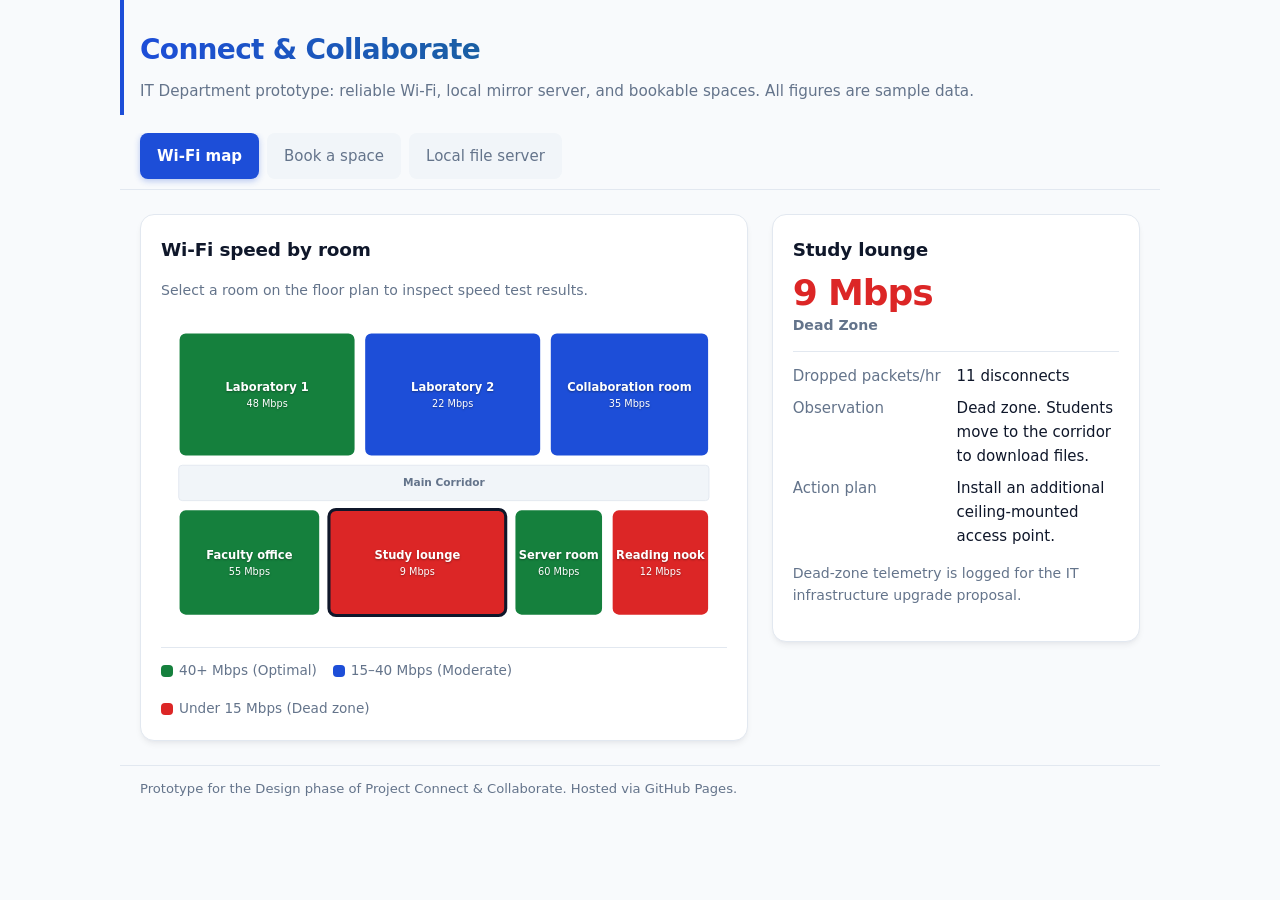
==== commit d4e1b932: "update mistake" ====
--- a/index.html
+++ b/index.html
@@ -1,243 +1,334 @@
 <!DOCTYPE html>
 <html lang="en">
 <head>
-<meta charset="utf-8">
-<meta name="viewport" content="width=device-width, initial-scale=1, viewport-fit=cover">
-<title>Connect &amp; Collaborate – IT Department prototype</title>
-<style>
-:root{--bg:#f3f6f4;--surface:#fff;--ink:#142a2e;--mute:#5b6f72;--line:#d5dfdc;--brand:#0f5c63;--brand-ink:#fff;--good:#2f9e77;--fair:#e0a526;--weak:#d9573b;--tint:#e4eeeb;color-scheme:light;box-sizing:border-box;padding-top:env(safe-area-inset-top,0px);padding-bottom:env(safe-area-inset-bottom,0px)}
-@media (prefers-color-scheme:dark){:root:not([data-theme="light"]){--bg:#0f1b1d;--surface:#172629;--ink:#e6efed;--mute:#98adb0;--line:#2b4044;--brand:#5fc4c9;--brand-ink:#08201f;--good:#47c79b;--fair:#e8b84a;--weak:#ef7b60;--tint:#1f3336;color-scheme:dark}}
-*{box-sizing:border-box}
-html{scroll-padding-top:env(safe-area-inset-top,0px)}
-body{margin:0;background:var(--bg);color:var(--ink);font:16px/1.5 system-ui,-apple-system,"Segoe UI",Roboto,sans-serif}
-header{padding:20px 20px 0;max-width:980px;margin:auto}
-h1{font-size:1.6rem;margin:0;letter-spacing:-.02em}
-header p{margin:4px 0 0;color:var(--mute)}
-nav{display:flex;gap:4px;max-width:980px;margin:16px auto 0;padding:0 20px;overflow-x:auto;border-bottom:1px solid var(--line)}
-nav button{background:none;border:0;border-bottom:3px solid transparent;padding:10px 14px;font:inherit;color:var(--mute);cursor:pointer;white-space:nowrap}
-nav button[aria-selected=true]{color:var(--ink);border-color:var(--brand);font-weight:600}
-button:focus-visible,select:focus-visible,input:focus-visible{outline:3px solid var(--brand);outline-offset:2px}
-main{max-width:980px;margin:auto;padding:20px}
-section[hidden]{display:none}
-.grid{display:grid;grid-template-columns:minmax(0,1.6fr) minmax(0,1fr);gap:20px}
-@media(max-width:760px){.grid{grid-template-columns:1fr}}
-.panel{background:var(--surface);border:1px solid var(--line);border-radius:10px;padding:16px}
-h2{font-size:1.1rem;margin:0 0 8px}
-.mute{color:var(--mute);font-size:.9rem}
-.legend{display:flex;gap:14px;flex-wrap:wrap;margin:10px 0 0;font-size:.85rem;color:var(--mute)}
-.legend i{display:inline-block;width:12px;height:12px;border-radius:3px;margin-right:5px;vertical-align:-1px}
-svg.plan{width:100%;height:auto;display:block}
-.room{cursor:pointer;stroke:var(--ink);stroke-width:1.5;transition:opacity .15s}
-.room:hover{opacity:.8}
-.room.sel{stroke-width:4}
-.lbl{font-size:13px;fill:#0b1f22;pointer-events:none;font-weight:600}
-.sub{font-size:11px;fill:#0b1f22;pointer-events:none}
-.big{font-size:2rem;font-weight:700;letter-spacing:-.02em}
-dl{display:grid;grid-template-columns:auto 1fr;gap:4px 14px;margin:10px 0 0}
-dt{color:var(--mute)}dd{margin:0}
-.btn{background:var(--brand);color:var(--brand-ink);border:0;border-radius:8px;padding:10px 16px;font:inherit;font-weight:600;cursor:pointer}
-.btn:disabled{opacity:.45;cursor:not-allowed}
-.btn.alt{background:var(--tint);color:var(--ink)}
-.chips{display:flex;flex-wrap:wrap;gap:8px;margin:8px 0}
-.chip{border:1px solid var(--line);background:var(--surface);color:var(--ink);border-radius:20px;padding:6px 12px;font:inherit;font-size:.9rem;cursor:pointer}
-.chip[aria-pressed=true]{background:var(--brand);color:var(--brand-ink);border-color:var(--brand)}
-.slots{display:grid;grid-template-columns:repeat(auto-fill,minmax(92px,1fr));gap:8px;margin:12px 0}
-.slot{padding:9px 6px;border-radius:8px;border:1px solid var(--line);background:var(--surface);color:var(--ink);font:inherit;font-size:.9rem;cursor:pointer}
-.slot[disabled]{background:var(--tint);color:var(--mute);text-decoration:line-through;cursor:not-allowed}
-.slot[aria-pressed=true]{background:var(--brand);color:var(--brand-ink);border-color:var(--brand)}
-input[type=text],input[type=search],select{width:100%;padding:10px;border-radius:8px;border:1px solid var(--line);background:var(--surface);color:var(--ink);font:inherit}
-label{display:block;font-size:.9rem;margin:10px 0 4px;color:var(--mute)}
-.file{display:flex;justify-content:space-between;align-items:center;gap:12px;padding:12px 0;border-top:1px solid var(--line)}
-.file:first-child{border-top:0}
-.file b{display:block}
-.bar{height:10px;background:var(--tint);border-radius:5px;overflow:hidden;margin:6px 0}
-.bar span{display:block;height:100%;width:0;background:var(--good)}
-.bar.net span{background:var(--weak)}
-.toast{margin-top:12px;padding:10px 12px;border-radius:8px;background:var(--tint)}
-ul.plain{list-style:none;padding:0;margin:8px 0 0}
-ul.plain li{padding:8px 0;border-top:1px solid var(--line)}
-footer{max-width:980px;margin:auto;padding:0 20px 28px;color:var(--mute);font-size:.82rem}
-</style>
+  <meta charset="utf-8">
+  <meta name="viewport" content="width=device-width, initial-scale=1, viewport-fit=cover">
+  <title>Connect &amp; Collaborate – IT Department Prototype</title>
+  <link rel="stylesheet" href="css/style.css">
 </head>
 <body>
 <header>
   <h1>Connect &amp; Collaborate</h1>
-  <p>IT Department prototype: reliable Wi-Fi, local files, and bookable spaces. All figures are sample data.</p>
+  <p>IT Department prototype: reliable Wi-Fi, local mirror server, and bookable spaces. All figures are sample data.</p>
 </header>
+
 <nav role="tablist" aria-label="Prototype sections">
   <button role="tab" id="t-wifi" aria-selected="true" aria-controls="p-wifi">Wi-Fi map</button>
   <button role="tab" id="t-book" aria-selected="false" aria-controls="p-book">Book a space</button>
   <button role="tab" id="t-files" aria-selected="false" aria-controls="p-files">Local file server</button>
 </nav>
+
 <main>
-
-<section id="p-wifi" role="tabpanel" aria-labelledby="t-wifi">
-  <div class="grid">
-    <div class="panel">
-      <h2>Wi-Fi speed by room</h2>
-      <p class="mute">Select a room to see its speed test results.</p>
-      <svg class="plan" id="plan" viewBox="0 0 640 360" role="img" aria-label="Floor plan of the IT Department coloured by Wi-Fi speed"></svg>
-      <div class="legend">
-        <span><i style="background:var(--good)"></i>40+ Mbps, good</span>
-        <span><i style="background:var(--fair)"></i>15–40 Mbps, unstable</span>
-        <span><i style="background:var(--weak)"></i>Under 15 Mbps, dead zone</span>
-      </div>
+  <!-- TAB 1: WI-FI MAP -->
+  <section id="p-wifi" role="tabpanel" aria-labelledby="t-wifi">
+    <div class="grid">
+      <div class="panel">
+        <h2>Wi-Fi speed by room</h2>
+        <p class="mute">Select a room on the floor plan to inspect speed test results.</p>
+        <svg class="plan" id="plan" viewBox="0 0 640 360" role="img" aria-label="Floor plan of the IT Department coloured by Wi-Fi speed"></svg>
+        <div class="legend">
+          <span><i style="background:var(--green)"></i>40+ Mbps (Optimal)</span>
+          <span><i style="background:var(--blue)"></i>15–40 Mbps (Moderate)</span>
+          <span><i style="background:var(--red)"></i>Under 15 Mbps (Dead zone)</span>
+        </div>
+      </div>
+      <div class="panel" id="roomInfo" aria-live="polite"></div>
     </div>
-    <div class="panel" id="roomInfo" aria-live="polite"></div>
-  </div>
-</section>
-
-<section id="p-book" role="tabpanel" aria-labelledby="t-book" hidden>
-  <div class="grid">
-    <div class="panel">
-      <h2>Reserve a table or lab computer</h2>
-      <div class="chips" id="spaces" role="group" aria-label="Spaces"></div>
-      <p class="mute" id="spaceNote"></p>
-      <h2 style="margin-top:14px">Today's time slots</h2>
-      <div class="slots" id="slots"></div>
-      <label for="who">Student name or ID</label>
-      <input type="text" id="who" placeholder="e.g. Juan Dela Cruz">
-      <p style="margin:14px 0 0"><button class="btn" id="bookBtn" disabled>Reserve selected slots</button></p>
-      <div class="toast" id="bookMsg" hidden></div>
+  </section>
+
+  <!-- TAB 2: BOOK A SPACE -->
+  <section id="p-book" role="tabpanel" aria-labelledby="t-book" hidden>
+    <div class="grid">
+      <div class="panel">
+        <h2>Reserve a table or lab workstation</h2>
+        <div class="chips" id="spaces" role="group" aria-label="Spaces"></div>
+        <p class="mute" id="spaceNote"></p>
+        <h2 style="margin-top:16px">Today's time slots</h2>
+        <div class="slots" id="slots"></div>
+        <label for="who">Student name or ID</label>
+        <input type="text" id="who" placeholder="e.g. Juan Dela Cruz / 2024-00123">
+        <p style="margin:14px 0 0"><button class="btn" id="bookBtn" disabled>Reserve selected slots</button></p>
+        <div class="toast" id="bookMsg" hidden></div>
+      </div>
+      <div class="panel">
+        <h2>My reservations</h2>
+        <ul class="plain" id="mine"><li class="mute">No reservations yet. Pick a space and a time slot.</li></ul>
+      </div>
     </div>
-    <div class="panel">
-      <h2>My reservations</h2>
-      <ul class="plain" id="mine"><li class="mute">No reservations yet. Pick a space and a time slot.</li></ul>
+  </section>
+
+  <!-- TAB 3: LOCAL FILE SERVER -->
+  <section id="p-files" role="tabpanel" aria-labelledby="t-files" hidden>
+    <div class="grid">
+      <div class="panel">
+        <h2>Department Mirror (<code>files/</code>)</h2>
+        <p class="mute">Checks local repository folder first; automatically redirects to the official site if not cached locally.</p>
+        <label for="q">Search 50 student &amp; developer packages</label>
+        <input type="search" id="q" placeholder="Search IDEs, languages, databases, office tools, ISOs...">
+        <div class="chips" id="cats" role="group" aria-label="Category"></div>
+        <div class="file-scroll" id="fileList"></div>
+      </div>
+      <div class="panel" aria-live="polite">
+        <h2>Local LAN vs. Internet Speed</h2>
+        <p class="mute" id="dlName">Select any file from the list to test local availability and compare transfer speeds.</p>
+        <div class="mute" style="margin-top:12px">Department LAN Mirror (90 MB/s)</div>
+        <div class="bar"><span id="barLocal"></span></div>
+        <div id="tLocal" class="mute"></div>
+
+        <div class="mute" style="margin-top:14px">Campus Wi-Fi (1.5 MB/s)</div>
+        <div class="bar net"><span id="barNet"></span></div>
+        <div id="tNet" class="mute"></div>
+
+        <div class="toast" id="saved" hidden></div>
+      </div>
     </div>
-  </div>
-</section>
-
-<section id="p-files" role="tabpanel" aria-labelledby="t-files" hidden>
-  <div class="grid">
-    <div class="panel">
-      <h2>Department mirror (intranet.itdept.local)</h2>
-      <label for="q">Search files</label>
-      <input type="search" id="q" placeholder="Search datasets, IDEs, packages">
-      <div class="chips" id="cats" role="group" aria-label="Category"></div>
-      <div id="fileList"></div>
-    </div>
-    <div class="panel" aria-live="polite">
-      <h2>Local vs. internet download</h2>
-      <p class="mute" id="dlName">Choose a file to compare download times.</p>
-      <div class="mute">Local server</div><div class="bar"><span id="barLocal"></span></div><div id="tLocal" class="mute"></div>
-      <div class="mute" style="margin-top:10px">Internet (current Wi-Fi)</div><div class="bar net"><span id="barNet"></span></div><div id="tNet" class="mute"></div>
-      <div class="toast" id="saved" hidden></div>
-    </div>
-  </div>
-</section>
+  </section>
 </main>
-<footer>Prototype for the Design phase of Project Connect &amp; Collaborate. Rooms, speeds, files and bookings are placeholders to be replaced by the group's survey and audit results.</footer>
+
+<footer>
+  Prototype for the Design phase of Project Connect &amp; Collaborate. Hosted via GitHub Pages.
+</footer>
 
 <script>
-// ---------- tabs ----------
-const tabs=[...document.querySelectorAll('[role=tab]')];
-tabs.forEach(t=>t.addEventListener('click',()=>{
-  tabs.forEach(x=>{const on=x===t;x.setAttribute('aria-selected',on);document.getElementById(x.getAttribute('aria-controls')).hidden=!on});
+// ---------- Navigation Tabs ----------
+const tabs = [...document.querySelectorAll('[role=tab]')];
+tabs.forEach(t => t.addEventListener('click', () => {
+  tabs.forEach(x => {
+    const on = x === t;
+    x.setAttribute('aria-selected', on);
+    document.getElementById(x.getAttribute('aria-controls')).hidden = !on;
+  });
 }));
-const $=id=>document.getElementById(id);
-
-// ---------- Wi-Fi map ----------
-const rooms=[
- {n:'Laboratory 1',x:20,y:20,w:200,h:140,mbps:48,drops:1,note:'Good coverage. Access point mounted on the ceiling near the front.'},
- {n:'Laboratory 2',x:230,y:20,w:200,h:140,mbps:22,drops:6,note:'Signal fades toward the back rows. Downloads often restart.'},
- {n:'Collaboration room',x:440,y:20,w:180,h:140,mbps:35,drops:3,note:'Usable, but slows when more than 15 students connect.'},
- {n:'Faculty office',x:20,y:220,w:160,h:120,mbps:55,drops:0,note:'Strongest signal. The main router is located here.'},
- {n:'Study lounge',x:190,y:220,w:200,h:120,mbps:9,drops:11,note:'Dead zone. Students move to the corridor to download files.'},
- {n:'Server room',x:400,y:220,w:100,h:120,mbps:60,drops:0,note:'Wired only. Proposed home of the local mirror server.'},
- {n:'Reading nook',x:510,y:220,w:110,h:120,mbps:12,drops:8,note:'Dead zone behind two walls.'}
+const $ = id => document.getElementById(id);
+
+// ---------- Wi-Fi Map (Green, Blue, Red Theme) ----------
+const rooms = [
+  {n:'Laboratory 1', x:20, y:20, w:200, h:140, mbps:48, drops:1, note:'Good coverage. Access point mounted on the ceiling near the front.'},
+  {n:'Laboratory 2', x:230, y:20, w:200, h:140, mbps:22, drops:6, note:'Signal fades toward the back rows. Downloads often restart.'},
+  {n:'Collaboration room', x:440, y:20, w:180, h:140, mbps:35, drops:3, note:'Usable, but slows when more than 15 students connect.'},
+  {n:'Faculty office', x:20, y:220, w:160, h:120, mbps:55, drops:0, note:'Strongest signal. The main router is located here.'},
+  {n:'Study lounge', x:190, y:220, w:200, h:120, mbps:9, drops:11, note:'Dead zone. Students move to the corridor to download files.'},
+  {n:'Server room', x:400, y:220, w:100, h:120, mbps:60, drops:0, note:'Wired gigabit uplink. Home of the local mirror server.'},
+  {n:'Reading nook', x:510, y:220, w:110, h:120, mbps:12, drops:8, note:'Dead zone behind two concrete walls.'}
 ];
-const col=m=>m>=40?'var(--good)':m>=15?'var(--fair)':'var(--weak)';
-const plan=$('plan');
-plan.innerHTML=`<rect x="20" y="170" width="600" height="40" fill="var(--tint)" stroke="var(--line)"/><text x="320" y="195" text-anchor="middle" class="sub" style="fill:var(--mute)">Corridor</text>`+
-rooms.map((r,i)=>`<g><rect class="room" tabindex="0" role="button" aria-label="${r.n}, ${r.mbps} Mbps" data-i="${i}" x="${r.x}" y="${r.y}" width="${r.w}" height="${r.h}" rx="6" fill="${col(r.mbps)}"/><text class="lbl" x="${r.x+r.w/2}" y="${r.y+r.h/2-4}" text-anchor="middle">${r.n}</text><text class="sub" x="${r.x+r.w/2}" y="${r.y+r.h/2+14}" text-anchor="middle">${r.mbps} Mbps</text></g>`).join('');
-function showRoom(i){
-  const r=rooms[i];
-  document.querySelectorAll('.room').forEach(e=>e.classList.toggle('sel',e.dataset.i==i));
-  const s=r.mbps>=40?'Good':r.mbps>=15?'Unstable':'Dead zone';
-  const fix=r.mbps>=40?'No change needed.':r.mbps>=15?'Reposition the nearest router or check channel overlap.':'Recommend an additional access point for this area.';
-  $('roomInfo').innerHTML=`<h2>${r.n}</h2><div class="big" style="color:${col(r.mbps)}">${r.mbps} Mbps</div><div class="mute">${s}</div>
-  <dl><dt>Dropped connections</dt><dd>${r.drops} per hour</dd><dt>Observation</dt><dd>${r.note}</dd><dt>Suggested action</dt><dd>${fix}</dd></dl>
-  <p class="mute" style="margin-top:14px">Rooms in the dead-zone range will be summarised in the report to the IT administration.</p>`;
-}
-plan.addEventListener('click',e=>{const t=e.target.closest('.room');if(t)showRoom(+t.dataset.i)});
-plan.addEventListener('keydown',e=>{if(e.key==='Enter'||e.key===' '){const t=e.target.closest('.room');if(t){e.preventDefault();showRoom(+t.dataset.i)}}});
+const col = m => m >= 40 ? 'var(--green)' : m >= 15 ? 'var(--blue)' : 'var(--red)';
+const plan = $('plan');
+plan.innerHTML = `<rect x="20" y="170" width="600" height="40" rx="4" fill="var(--tint)" stroke="var(--line)"/><text x="320" y="194" text-anchor="middle" style="font-size:12px;fill:var(--mute);font-weight:600">Main Corridor</text>` +
+rooms.map((r, i) => `<g>
+  <rect class="room" tabindex="0" role="button" aria-label="${r.n}, ${r.mbps} Mbps" data-i="${i}" x="${r.x}" y="${r.y}" width="${r.w}" height="${r.h}" rx="8" fill="${col(r.mbps)}"/>
+  <text class="lbl" x="${r.x + r.w / 2}" y="${r.y + r.h / 2 - 4}" text-anchor="middle">${r.n}</text>
+  <text class="sub" x="${r.x + r.w / 2}" y="${r.y + r.h / 2 + 14}" text-anchor="middle">${r.mbps} Mbps</text>
+</g>`).join('');
+
+function showRoom(i) {
+  const r = rooms[i];
+  document.querySelectorAll('.room').forEach(e => e.classList.toggle('sel', e.dataset.i == i));
+  const s = r.mbps >= 40 ? 'Optimal Coverage' : r.mbps >= 15 ? 'Moderate / Congested' : 'Dead Zone';
+  const fix = r.mbps >= 40 ? 'No hardware changes needed.' : r.mbps >= 15 ? 'Reposition nearest access point or adjust 5GHz channel width.' : 'Install an additional ceiling-mounted access point.';
+  $('roomInfo').innerHTML = `
+    <h2>${r.n}</h2>
+    <div class="big" style="color:${col(r.mbps)}">${r.mbps} Mbps</div>
+    <div class="mute" style="font-weight:600">${s}</div>
+    <dl>
+      <dt>Dropped packets/hr</dt><dd>${r.drops} disconnects</dd>
+      <dt>Observation</dt><dd>${r.note}</dd>
+      <dt>Action plan</dt><dd>${fix}</dd>
+    </dl>
+    <p class="mute" style="margin-top:14px">Dead-zone telemetry is logged for the IT infrastructure upgrade proposal.</p>`;
+}
+plan.addEventListener('click', e => { const t = e.target.closest('.room'); if (t) showRoom(+t.dataset.i); });
+plan.addEventListener('keydown', e => { if (e.key === 'Enter' || e.key === ' ') { const t = e.target.closest('.room'); if (t) { e.preventDefault(); showRoom(+t.dataset.i); } } });
 showRoom(4);
 
-// ---------- Booking ----------
-const spaces=[
- {n:'Collaboration table A',cap:'Seats 6',taken:[9,10,14]},
- {n:'Collaboration table B',cap:'Seats 6',taken:[8,13,15,16]},
- {n:'Study lounge table',cap:'Seats 4',taken:[11,12]},
- {n:'Lab 1, PC 07',cap:'Programming workstation',taken:[8,9,10,11,13]},
- {n:'Lab 2, PC 12',cap:'Programming workstation',taken:[14,15]}
+// ---------- Space Booking ----------
+const spaces = [
+  {n:'Collaboration table A', cap:'Seats 6 • Dual HDMI Display', taken:[9,10,14]},
+  {n:'Collaboration table B', cap:'Seats 6 • Whiteboard Wall', taken:[8,13,15,16]},
+  {n:'Study lounge table', cap:'Seats 4 • Quiet Zone', taken:[11,12]},
+  {n:'Lab 1, PC 07', cap:'Ryzen 7 / 32GB RAM Workstation', taken:[8,9,10,11,13]},
+  {n:'Lab 2, PC 12', cap:'Linux / Docker Workstation', taken:[14,15]}
 ];
-const hours=[8,9,10,11,12,13,14,15,16,17];
-const fmt=h=>{const a=h%12||12;return a+':00 '+(h<12?'AM':'PM')};
-let cur=0,pick=new Set(),mine=[];
-function drawSpaces(){
-  $('spaces').innerHTML=spaces.map((s,i)=>`<button class="chip" aria-pressed="${i===cur}" data-i="${i}">${s.n}</button>`).join('');
-  $('spaceNote').textContent=spaces[cur].cap;
-}
-function drawSlots(){
-  const s=spaces[cur];
-  const bookedMine=mine.filter(m=>m.space===cur).map(m=>m.h);
-  $('slots').innerHTML=hours.map(h=>{
-    const t=s.taken.includes(h)||bookedMine.includes(h);
-    return `<button class="slot" data-h="${h}" ${t?'disabled':''} aria-pressed="${pick.has(h)}">${fmt(h)}</button>`}).join('');
-  $('bookBtn').disabled=!pick.size||!$('who').value.trim();
-}
-function drawMine(){
-  $('mine').innerHTML=mine.length?mine.map((m,i)=>`<li><b>${spaces[m.space].n}</b><br>${fmt(m.h)} today, ${m.who}<br><button class="btn alt" data-c="${i}" style="margin-top:6px;padding:6px 12px">Cancel</button></li>`).join(''):'<li class="mute">No reservations yet. Pick a space and a time slot.</li>';
-}
-$('spaces').addEventListener('click',e=>{const b=e.target.closest('.chip');if(!b)return;cur=+b.dataset.i;pick.clear();$('bookMsg').hidden=true;drawSpaces();drawSlots()});
-$('slots').addEventListener('click',e=>{const b=e.target.closest('.slot');if(!b||b.disabled)return;const h=+b.dataset.h;pick.has(h)?pick.delete(h):pick.add(h);drawSlots()});
-$('who').addEventListener('input',drawSlots);
-$('bookBtn').addEventListener('click',()=>{
-  const who=$('who').value.trim();
-  [...pick].sort((a,b)=>a-b).forEach(h=>mine.push({space:cur,h,who}));
-  $('bookMsg').hidden=false;$('bookMsg').textContent=`Reserved ${spaces[cur].n} for ${pick.size} slot${pick.size>1?'s':''}. Show this booking at the department desk.`;
-  pick.clear();drawSlots();drawMine();
+const hours = [8,9,10,11,12,13,14,15,16,17];
+const fmt = h => `${h % 12 || 12}:00 ${h < 12 ? 'AM' : 'PM'}`;
+let cur = 0, pick = new Set(), mine = [];
+
+function drawSpaces() {
+  $('spaces').innerHTML = spaces.map((s, i) => `<button class="chip" aria-pressed="${i === cur}" data-i="${i}">${s.n}</button>`).join('');
+  $('spaceNote').textContent = spaces[cur].cap;
+}
+function drawSlots() {
+  const s = spaces[cur];
+  const bookedMine = mine.filter(m => m.space === cur).map(m => m.h);
+  $('slots').innerHTML = hours.map(h => {
+    const t = s.taken.includes(h) || bookedMine.includes(h);
+    return `<button class="slot" data-h="${h}" ${t ? 'disabled' : ''} aria-pressed="${pick.has(h)}">${fmt(h)}</button>`;
+  }).join('');
+  $('bookBtn').disabled = !pick.size || !$('who').value.trim();
+}
+function drawMine() {
+  $('mine').innerHTML = mine.length
+    ? mine.map((m, i) => `<li><b>${spaces[m.space].n}</b><span class="mute">${fmt(m.h)} today • ${m.who}</span><br><button class="btn alt" data-c="${i}" style="margin-top:8px;padding:5px 10px;font-size:0.8rem">Cancel</button></li>`).join('')
+    : '<li class="mute">No reservations yet. Pick a space and a time slot.</li>';
+}
+$('spaces').addEventListener('click', e => { const b = e.target.closest('.chip'); if (!b) return; cur = +b.dataset.i; pick.clear(); $('bookMsg').hidden = true; drawSpaces(); drawSlots(); });
+$('slots').addEventListener('click', e => { const b = e.target.closest('.slot'); if (!b || b.disabled) return; const h = +b.dataset.h; pick.has(h) ? pick.delete(h) : pick.add(h); drawSlots(); });
+$('who').addEventListener('input', drawSlots);
+$('bookBtn').addEventListener('click', () => {
+  const who = $('who').value.trim();
+  [...pick].sort((a, b) => a - b).forEach(h => mine.push({space: cur, h, who}));
+  $('bookMsg').hidden = false;
+  $('bookMsg').textContent = `Reserved ${spaces[cur].n} for ${pick.size} slot${pick.size > 1 ? 's' : ''}. Show this confirmation at the IT desk.`;
+  pick.clear(); drawSlots(); drawMine();
 });
-$('mine').addEventListener('click',e=>{const b=e.target.closest('[data-c]');if(!b)return;mine.splice(+b.dataset.c,1);$('bookMsg').hidden=true;drawSlots();drawMine()});
-drawSpaces();drawSlots();
-
-// ---------- Local file server ----------
-const files=[
- {n:'Python 3.12 installer',c:'Software',mb:28},
- {n:'Visual Studio Code',c:'IDEs',mb:95},
- {n:'XAMPP (Apache, MySQL, PHP)',c:'Software',mb:150},
- {n:'Android Studio',c:'IDEs',mb:1100},
- {n:'Student performance dataset (CSV)',c:'Datasets',mb:240},
- {n:'Image classification dataset',c:'Datasets',mb:2200},
- {n:'Ubuntu 24.04 ISO',c:'Software',mb:5800}
+$('mine').addEventListener('click', e => { const b = e.target.closest('[data-c]'); if (!b) return; mine.splice(+b.dataset.c, 1); $('bookMsg').hidden = true; drawSlots(); drawMine(); });
+drawSpaces(); drawSlots();
+
+// ---------- 50 Student & IT Tools (Local files/ Check + Official Website Fallback) ----------
+const files = [
+  // IDEs & Editors (10)
+  {n:'Visual Studio Code', c:'IDEs & Editors', mb:95, local:'files/VSCodeUserSetup-x64.exe', online:'https://code.visualstudio.com/download'},
+  {n:'IntelliJ IDEA Community', c:'IDEs & Editors', mb:780, local:'files/ideaIC-2025.1.exe', online:'https://www.jetbrains.com/idea/download/'},
+  {n:'PyCharm Community Edition', c:'IDEs & Editors', mb:540, local:'files/pycharm-community.exe', online:'https://www.jetbrains.com/pycharm/download/'},
+  {n:'Android Studio', c:'IDEs & Editors', mb:1150, local:'files/android-studio-ide.exe', online:'https://developer.android.com/studio'},
+  {n:'Eclipse IDE for Java', c:'IDEs & Editors', mb:340, local:'files/eclipse-java-win64.zip', online:'https://www.eclipse.org/downloads/'},
+  {n:'Apache NetBeans', c:'IDEs & Editors', mb:460, local:'files/Apache-NetBeans-win-x64.exe', online:'https://netbeans.apache.org/front/main/download/'},
+  {n:'Sublime Text 4', c:'IDEs & Editors', mb:22, local:'files/sublime_text_build_x64_setup.exe', online:'https://www.sublimetext.com/download'},
+  {n:'Notepad++', c:'IDEs & Editors', mb:5, local:'files/npp.Installer.x64.exe', online:'https://notepad-plus-plus.org/downloads/'},
+  {n:'Code::Blocks (with MinGW)', c:'IDEs & Editors', mb:145, local:'files/codeblocks-mingw-setup.exe', online:'https://www.codeblocks.org/downloads/binaries/'},
+  {n:'Arduino IDE 2', c:'IDEs & Editors', mb:180, local:'files/arduino-ide_Win_64bit.exe', online:'https://www.arduino.cc/en/software'},
+
+  // Languages & Runtimes (10)
+  {n:'Python 3.12 (64-bit)', c:'Languages', mb:28, local:'files/python-3.12-amd64.exe', online:'https://www.python.org/downloads/'},
+  {n:'Node.js LTS (v22)', c:'Languages', mb:32, local:'files/node-v22-x64.msi', online:'https://nodejs.org/en/download'},
+  {n:'OpenJDK 21 (Eclipse Temurin)', c:'Languages', mb:195, local:'files/OpenJDK21U-jdk_x64_windows.msi', online:'https://adoptium.net/'},
+  {n:'.NET 8.0 SDK', c:'Languages', mb:210, local:'files/dotnet-sdk-8.0-win-x64.exe', online:'https://dotnet.microsoft.com/en-us/download'},
+  {n:'Go (Golang) Compiler', c:'Languages', mb:72, local:'files/go1.23.windows-amd64.msi', online:'https://go.dev/dl/'},
+  {n:'Rust (rustup-init)', c:'Languages', mb:14, local:'files/rustup-init.exe', online:'https://www.rust-lang.org/tools/install'},
+  {n:'MinGW-w64 (GCC / G++)', c:'Languages', mb:68, local:'files/mingw-w64-x86_64.zip', online:'https://www.mingw-w64.org/downloads/'},
+  {n:'Anaconda Distribution', c:'Languages', mb:920, local:'files/Anaconda3-Windows-x86_64.exe', online:'https://www.anaconda.com/download'},
+  {n:'R Statistical Computing', c:'Languages', mb:84, local:'files/R-4.4-win.exe', online:'https://cran.r-project.org/bin/windows/base/'},
+  {n:'RStudio Desktop', c:'Languages', mb:225, local:'files/RStudio-2025.exe', online:'https://posit.co/download/rstudio-desktop/'},
+
+  // Databases & Web Servers (10)
+  {n:'XAMPP (Apache, MariaDB, PHP)', c:'Databases & Web', mb:155, local:'files/xampp-windows-x64.exe', online:'https://www.apachefriends.org/download.html'},
+  {n:'Laragon Full', c:'Databases & Web', mb:170, local:'files/laragon-wamp.exe', online:'https://laragon.org/download/'},
+  {n:'MySQL Community Server', c:'Databases & Web', mb:310, local:'files/mysql-installer-community.msi', online:'https://dev.mysql.com/downloads/installer/'},
+  {n:'PostgreSQL 17', c:'Databases & Web', mb:365, local:'files/postgresql-17-windows-x64.exe', online:'https://www.postgresql.org/download/'},
+  {n:'MongoDB Community Server', c:'Databases & Web', mb:510, local:'files/mongodb-windows-x86_64.msi', online:'https://www.mongodb.com/try/download/community'},
+  {n:'MongoDB Compass GUI', c:'Databases & Web', mb:135, local:'files/mongodb-compass-win32-x64.exe', online:'https://www.mongodb.com/try/download/compass'},
+  {n:'DBeaver Community', c:'Databases & Web', mb:115, local:'files/dbeaver-ce-latest-x86_64-setup.exe', online:'https://dbeaver.io/download/'},
+  {n:'Postman API Client', c:'Databases & Web', mb:160, local:'files/Postman-win64-Setup.exe', online:'https://www.postman.com/downloads/'},
+  {n:'Docker Desktop', c:'Databases & Web', mb:580, local:'files/Docker-Desktop-Installer.exe', online:'https://www.docker.com/products/docker-desktop/'},
+  {n:'SQLite Studio', c:'Databases & Web', mb:38, local:'files/sqlitestudio-3.4.zip', online:'https://sqlitestudio.pl/'},
+
+  // Networking, Git & Virtualization (10)
+  {n:'Git for Windows', c:'DevOps & Network', mb:64, local:'files/Git-64-bit.exe', online:'https://git-scm.com/downloads'},
+  {n:'GitHub Desktop', c:'DevOps & Network', mb:125, local:'files/GitHubDesktopSetup-x64.exe', online:'https://desktop.github.com/'},
+  {n:'Wireshark Packet Analyzer', c:'DevOps & Network', mb:82, local:'files/Wireshark-win64.exe', online:'https://www.wireshark.org/download.html'},
+  {n:'Cisco Packet Tracer', c:'DevOps & Network', mb:320, local:'files/CiscoPacketTracer_822_Windows_64bit.exe', online:'https://www.netacad.com/resources/lab-downloads'},
+  {n:'PuTTY SSH & Telnet Client', c:'DevOps & Network', mb:4, local:'files/putty-64bit-installer.msi', online:'https://www.putty.org/'},
+  {n:'FileZilla FTP Client', c:'DevOps & Network', mb:12, local:'files/FileZilla_win64-setup.exe', online:'https://filezilla-project.org/download.php?type=client'},
+  {n:'Oracle VM VirtualBox', c:'DevOps & Network', mb:108, local:'files/VirtualBox-Win.exe', online:'https://www.virtualbox.org/wiki/Downloads'},
+  {n:'Ubuntu 24.04.2 LTS ISO', c:'DevOps & Network', mb:5800, local:'files/ubuntu-24.04.2-desktop-amd64.iso', online:'https://ubuntu.com/download/desktop'},
+  {n:'Kali Linux Installer ISO', c:'DevOps & Network', mb:4100, local:'files/kali-linux-installer-amd64.iso', online:'https://www.kali.org/get-kali/'},
+  {n:'Rufus Bootable USB Tool', c:'DevOps & Network', mb:2, local:'files/rufus-4.6.exe', online:'https://rufus.ie/en/'},
+
+  // Productivity, Design & Study Tools (10)
+  {n:'LibreOffice Suite', c:'Productivity & Design', mb:345, local:'files/LibreOffice_Win_x86-64.msi', online:'https://www.libreoffice.org/download/download-libreoffice/'},
+  {n:'7-Zip File Archiver', c:'Productivity & Design', mb:2, local:'files/7z2409-x64.exe', online:'https://www.7-zip.org/download.html'},
+  {n:'VLC Media Player', c:'Productivity & Design', mb:42, local:'files/vlc-win64.exe', online:'https://www.videolan.org/vlc/'},
+  {n:'OBS Studio', c:'Productivity & Design', mb:130, local:'files/OBS-Studio-Windows-Installer.exe', online:'https://obsproject.com/download'},
+  {n:'Blender 3D Creation Suite', c:'Productivity & Design', mb:330, local:'files/blender-windows-x64.msi', online:'https://www.blender.org/download/'},
+  {n:'GIMP Image Editor', c:'Productivity & Design', mb:295, local:'files/gimp-setup.exe', online:'https://www.gimp.org/downloads/'},
+  {n:'Figma Desktop App', c:'Productivity & Design', mb:110, local:'files/FigmaSetup.exe', online:'https://www.figma.com/downloads/'},
+  {n:'Obsidian Markdown Notes', c:'Productivity & Design', mb:75, local:'files/Obsidian.exe', online:'https://obsidian.md/download'},
+  {n:'Zotero Reference Manager', c:'Productivity & Design', mb:62, local:'files/Zotero_win-x64_setup.exe', online:'https://www.zotero.org/download/'},
+  {n:'draw.io (diagrams.net) Desktop', c:'Productivity & Design', mb:98, local:'files/draw.io-windows-installer.exe', online:'https://github.com/jgraph/drawio-desktop/releases'}
 ];
-const cats=['All','Software','IDEs','Datasets'];
-let cat='All';
-const netSpeed=1.5, lanSpeed=90; // MB/s, sample values
-const dur=s=>s<60?Math.round(s)+' sec':Math.round(s/60)+' min';
-function drawFiles(){
-  $('cats').innerHTML=cats.map(c=>`<button class="chip" aria-pressed="${c===cat}" data-c="${c}">${c}</button>`).join('');
-  const q=$('q').value.toLowerCase();
-  const list=files.filter(f=>(cat==='All'||f.c===cat)&&f.n.toLowerCase().includes(q));
-  $('fileList').innerHTML=list.length?list.map(f=>`<div class="file"><div><b>${f.n}</b><span class="mute">${f.c}, ${f.mb>=1000?(f.mb/1000).toFixed(1)+' GB':f.mb+' MB'}</span></div><button class="btn" data-n="${f.n}">Download</button></div>`).join(''):'<p class="mute">No files match. Try another word or category.</p>';
-}
-$('cats').addEventListener('click',e=>{const b=e.target.closest('.chip');if(!b)return;cat=b.dataset.c;drawFiles()});
-$('q').addEventListener('input',drawFiles);
+
+const cats = ['All', 'IDEs & Editors', 'Languages', 'Databases & Web', 'DevOps & Network', 'Productivity & Design'];
+let cat = 'All';
+const netSpeed = 1.5, lanSpeed = 90; // MB/s
+const dur = s => s < 60 ? Math.max(1, Math.round(s)) + ' sec' : Math.round(s / 60) + ' min';
+
+function drawFiles() {
+  $('cats').innerHTML = cats.map(c => `<button class="chip" aria-pressed="${c === cat}" data-c="${c}">${c}</button>`).join('');
+  const q = $('q').value.toLowerCase();
+  const list = files.filter(f => (cat === 'All' || f.c === cat) && (f.n.toLowerCase().includes(q) || f.c.toLowerCase().includes(q)));
+  $('fileList').innerHTML = list.length
+    ? list.map(f => `
+      <div class="file">
+        <div>
+          <b>${f.n}</b>
+          <span class="badge">${f.c}</span>
+          <span class="mute">${f.mb >= 1000 ? (f.mb / 1000).toFixed(1) + ' GB' : f.mb + ' MB'} • <code>${f.local}</code></span>
+        </div>
+        <button class="btn" data-n="${f.n}">Download</button>
+      </div>`).join('')
+    : '<p class="mute">No packages match your search. Try another keyword or category.</p>';
+}
+
+$('cats').addEventListener('click', e => { const b = e.target.closest('.chip'); if (!b) return; cat = b.dataset.c; drawFiles(); });
+$('q').addEventListener('input', drawFiles);
+
 let timer;
-$('fileList').addEventListener('click',e=>{
-  const b=e.target.closest('[data-n]');if(!b)return;
-  const f=files.find(x=>x.n===b.dataset.n);
-  const tl=f.mb/lanSpeed,tn=f.mb/netSpeed;
-  $('dlName').textContent=f.n;
-  $('tLocal').textContent='About '+dur(tl);$('tNet').textContent='About '+dur(tn);
-  $('saved').hidden=true;clearInterval(timer);
-  let p=0;$('barLocal').style.width='0';$('barNet').style.width='0';
-  timer=setInterval(()=>{
-    p+=2;$('barLocal').style.width=Math.min(100,p)+'%';$('barNet').style.width=Math.min(100,p*tl/tn)+'%';
-    if(p>=100){clearInterval(timer);$('saved').hidden=false;$('saved').textContent=`The local server finishes ${Math.round(tn/tl)} times faster and uses no outside internet.`}
-  },25);
+$('fileList').addEventListener('click', async e => {
+  const b = e.target.closest('[data-n]');
+  if (!b) return;
+  const f = files.find(x => x.n === b.dataset.n);
+  const tl = f.mb / lanSpeed, tn = f.mb / netSpeed;
+
+  $('dlName').textContent = `${f.n} (${f.mb >= 1000 ? (f.mb / 1000).toFixed(1) + ' GB' : f.mb + ' MB'})`;
+  $('tLocal').textContent = 'Estimated LAN time: ~' + dur(tl);
+  $('tNet').textContent = 'Estimated Wi-Fi time: ~' + dur(tn);
+  $('saved').hidden = true;
+  $('saved').className = 'toast';
+  clearInterval(timer);
+
+  let p = 0;
+  $('barLocal').style.width = '0';
+  $('barNet').style.width = '0';
+
+  // Verify if the file actually exists inside files/ on GitHub Pages / local server
+  let localExists = false;
+  try {
+    const res = await fetch(f.local, { method: 'HEAD', cache: 'no-store' });
+    // Ensure HTTP 200 OK and make sure GitHub Pages didn't return an HTML 404 page
+    const contentType = res.headers.get('content-type') || '';
+    localExists = res.ok && !contentType.includes('text/html');
+  } catch (err) {
+    localExists = false;
+  }
+
+  timer = setInterval(() => {
+    p += 4;
+    $('barLocal').style.width = Math.min(100, p) + '%';
+    $('barNet').style.width = Math.min(100, p * tl / tn) + '%';
+
+    if (p >= 100) {
+      clearInterval(timer);
+      $('saved').hidden = false;
+
+      if (localExists) {
+        $('saved').textContent = `Found in ${f.local}! Starting local download (${Math.round(tn / tl)}x faster than Wi-Fi).`;
+        const a = document.createElement('a');
+        a.href = f.local;
+        a.setAttribute('download', '');
+        document.body.appendChild(a);
+        a.click();
+        document.body.removeChild(a);
+      } else {
+        $('saved').classList.add('fallback');
+        $('saved').innerHTML = `Not cached in <code>${f.local}</code>. Redirecting to official download page: <a href="${f.online}" target="_blank" rel="noopener noreferrer" style="color:inherit;font-weight:700">${f.online}</a>`;
+        setTimeout(() => {
+          window.open(f.online, '_blank', 'noopener,noreferrer');
+        }, 1200);
+      }
+    }
+  }, 25);
 });
+
 drawFiles();
 </script>
 </body>
-</html>
+</html>
--- a/css/style.css
+++ b/css/style.css
@@ -0,0 +1,499 @@
+:root {
+  /* Core Palette: Red, Green, Blue focus */
+  --blue: #1d4ed8;
+  --blue-hover: #1e40af;
+  --blue-soft: #dbeafe;
+  --green: #15803d;
+  --green-soft: #dcfce7;
+  --red: #dc2626;
+  --red-soft: #fee2e2;
+
+  /* Neutral Surfaces */
+  --bg: #f8fafc;
+  --surface: #ffffff;
+  --ink: #0f172a;
+  --mute: #64748b;
+  --line: #e2e8f0;
+  --tint: #f1f5f9;
+  --shadow: 0 4px 6px -1px rgba(15, 23, 42, 0.06), 0 2px 4px -2px rgba(15, 23, 42, 0.04);
+
+  color-scheme: light;
+  box-sizing: border-box;
+  padding-top: env(safe-area-inset-top, 0px);
+  padding-bottom: env(safe-area-inset-bottom, 0px);
+}
+
+@media (prefers-color-scheme: dark) {
+  :root:not([data-theme="light"]) {
+    --blue: #3b82f6;
+    --blue-hover: #60a5fa;
+    --blue-soft: #1e3a8a;
+    --green: #22c55e;
+    --green-soft: #14532d;
+    --red: #ef4444;
+    --red-soft: #7f1d1d;
+
+    --bg: #0b1120;
+    --surface: #1e293b;
+    --ink: #f8fafc;
+    --mute: #94a3b8;
+    --line: #334155;
+    --tint: #0f172a;
+    --shadow: 0 4px 12px rgba(0, 0, 0, 0.35);
+    color-scheme: dark;
+  }
+}
+
+*, *::before, *::after {
+  box-sizing: inherit;
+}
+
+html {
+  scroll-padding-top: env(safe-area-inset-top, 0px);
+}
+
+body {
+  margin: 0;
+  background: var(--bg);
+  color: var(--ink);
+  font: 15px/1.6 system-ui, -apple-system, "Segoe UI", Roboto, Helvetica, Arial, sans-serif;
+  -webkit-font-smoothing: antialiased;
+}
+
+/* Header & Navigation */
+header {
+  padding: 28px 20px 12px;
+  max-width: 1040px;
+  margin: auto;
+  border-left: 4px solid var(--blue);
+  padding-left: 16px;
+}
+
+h1 {
+  font-size: 1.75rem;
+  font-weight: 800;
+  margin: 0;
+  letter-spacing: -0.025em;
+  background: linear-gradient(90deg, var(--blue), var(--green));
+  -webkit-background-clip: text;
+  -webkit-text-fill-color: transparent;
+}
+
+header p {
+  margin: 6px 0 0;
+  color: var(--mute);
+  font-size: 0.95rem;
+}
+
+nav {
+  display: flex;
+  gap: 8px;
+  max-width: 1040px;
+  margin: 18px auto 0;
+  padding: 0 20px 10px;
+  overflow-x: auto;
+  border-bottom: 1px solid var(--line);
+}
+
+nav button {
+  background: var(--tint);
+  border: 1px solid transparent;
+  border-radius: 8px;
+  padding: 10px 16px;
+  font: inherit;
+  font-weight: 500;
+  color: var(--mute);
+  cursor: pointer;
+  white-space: nowrap;
+  transition: all 0.18s ease;
+}
+
+nav button:hover {
+  color: var(--ink);
+  border-color: var(--line);
+}
+
+nav button[aria-selected="true"] {
+  background: var(--blue);
+  color: #ffffff;
+  font-weight: 600;
+  box-shadow: 0 2px 6px rgba(29, 78, 216, 0.3);
+}
+
+button:focus-visible,
+select:focus-visible,
+input:focus-visible {
+  outline: 3px solid var(--blue);
+  outline-offset: 2px;
+}
+
+/* Layout & Panels */
+main {
+  max-width: 1040px;
+  margin: auto;
+  padding: 24px 20px;
+}
+
+section[hidden] {
+  display: none;
+}
+
+.grid {
+  display: grid;
+  grid-template-columns: minmax(0, 1.65fr) minmax(0, 1fr);
+  gap: 24px;
+  align-items: start;
+}
+
+@media (max-width: 780px) {
+  .grid {
+    grid-template-columns: 1fr;
+  }
+}
+
+.panel {
+  background: var(--surface);
+  border: 1px solid var(--line);
+  border-radius: 14px;
+  padding: 20px;
+  box-shadow: var(--shadow);
+}
+
+h2 {
+  font-size: 1.15rem;
+  font-weight: 700;
+  margin: 0 0 8px;
+  letter-spacing: -0.01em;
+}
+
+.mute {
+  color: var(--mute);
+  font-size: 0.88rem;
+}
+
+/* Wi-Fi Map & Legend */
+.legend {
+  display: flex;
+  gap: 16px;
+  flex-wrap: wrap;
+  margin: 14px 0 0;
+  padding-top: 12px;
+  border-top: 1px solid var(--line);
+  font-size: 0.85rem;
+  color: var(--mute);
+}
+
+.legend i {
+  display: inline-block;
+  width: 12px;
+  height: 12px;
+  border-radius: 4px;
+  margin-right: 6px;
+  vertical-align: -2px;
+}
+
+svg.plan {
+  width: 100%;
+  height: auto;
+  display: block;
+  margin-top: 12px;
+}
+
+.room {
+  cursor: pointer;
+  stroke: var(--surface);
+  stroke-width: 2;
+  transition: transform 0.15s ease, opacity 0.15s ease;
+}
+
+.room:hover {
+  opacity: 0.88;
+}
+
+.room.sel {
+  stroke: var(--ink);
+  stroke-width: 3.5;
+}
+
+.lbl {
+  font-size: 13px;
+  fill: #ffffff;
+  pointer-events: none;
+  font-weight: 700;
+  text-shadow: 0 1px 2px rgba(0, 0, 0, 0.35);
+}
+
+.sub {
+  font-size: 11px;
+  fill: #ffffff;
+  pointer-events: none;
+  font-weight: 500;
+  text-shadow: 0 1px 2px rgba(0, 0, 0, 0.35);
+}
+
+.big {
+  font-size: 2.25rem;
+  font-weight: 800;
+  letter-spacing: -0.03em;
+  line-height: 1.1;
+  margin: 6px 0 2px;
+}
+
+dl {
+  display: grid;
+  grid-template-columns: auto 1fr;
+  gap: 8px 16px;
+  margin: 14px 0 0;
+  padding-top: 12px;
+  border-top: 1px solid var(--line);
+}
+
+dt {
+  color: var(--mute);
+  font-weight: 500;
+}
+
+dd {
+  margin: 0;
+}
+
+/* Controls & Buttons */
+.btn {
+  background: var(--blue);
+  color: #ffffff;
+  border: 0;
+  border-radius: 8px;
+  padding: 9px 16px;
+  font: inherit;
+  font-size: 0.9rem;
+  font-weight: 600;
+  cursor: pointer;
+  transition: background 0.15s ease, transform 0.1s ease;
+  white-space: nowrap;
+}
+
+.btn:hover:not(:disabled) {
+  background: var(--blue-hover);
+}
+
+.btn:active:not(:disabled) {
+  transform: scale(0.98);
+}
+
+.btn:disabled {
+  opacity: 0.45;
+  cursor: not-allowed;
+}
+
+.btn.alt {
+  background: var(--red-soft);
+  color: var(--red);
+}
+
+.btn.alt:hover {
+  background: var(--red);
+  color: #ffffff;
+}
+
+.chips {
+  display: flex;
+  flex-wrap: wrap;
+  gap: 8px;
+  margin: 10px 0 14px;
+}
+
+.chip {
+  border: 1px solid var(--line);
+  background: var(--tint);
+  color: var(--ink);
+  border-radius: 999px;
+  padding: 6px 14px;
+  font: inherit;
+  font-size: 0.85rem;
+  font-weight: 500;
+  cursor: pointer;
+  transition: all 0.15s ease;
+}
+
+.chip:hover {
+  border-color: var(--blue);
+}
+
+.chip[aria-pressed="true"] {
+  background: var(--blue);
+  color: #ffffff;
+  border-color: var(--blue);
+}
+
+/* Time Slots */
+.slots {
+  display: grid;
+  grid-template-columns: repeat(auto-fill, minmax(96px, 1fr));
+  gap: 8px;
+  margin: 12px 0;
+}
+
+.slot {
+  padding: 10px 6px;
+  border-radius: 8px;
+  border: 1px solid var(--line);
+  background: var(--surface);
+  color: var(--ink);
+  font: inherit;
+  font-size: 0.88rem;
+  font-weight: 500;
+  cursor: pointer;
+  transition: all 0.15s ease;
+}
+
+.slot:hover:not([disabled]) {
+  border-color: var(--green);
+}
+
+.slot[disabled] {
+  background: var(--red-soft);
+  border-color: transparent;
+  color: var(--red);
+  text-decoration: line-through;
+  cursor: not-allowed;
+  opacity: 0.75;
+}
+
+.slot[aria-pressed="true"] {
+  background: var(--green);
+  color: #ffffff;
+  border-color: var(--green);
+  font-weight: 600;
+}
+
+/* Form Inputs */
+input[type="text"],
+input[type="search"],
+select {
+  width: 100%;
+  padding: 10px 12px;
+  border-radius: 8px;
+  border: 1px solid var(--line);
+  background: var(--tint);
+  color: var(--ink);
+  font: inherit;
+  transition: border-color 0.15s ease, background 0.15s ease;
+}
+
+input[type="text"]:focus,
+input[type="search"]:focus {
+  background: var(--surface);
+  border-color: var(--blue);
+}
+
+label {
+  display: block;
+  font-size: 0.88rem;
+  font-weight: 600;
+  margin: 12px 0 6px;
+  color: var(--ink);
+}
+
+/* File Server List & Progress Bars */
+.file-scroll {
+  max-height: 540px;
+  overflow-y: auto;
+  padding-right: 4px;
+}
+
+.file {
+  display: flex;
+  justify-content: space-between;
+  align-items: center;
+  gap: 12px;
+  padding: 12px 10px;
+  border-top: 1px solid var(--line);
+  border-radius: 8px;
+  transition: background 0.15s ease;
+}
+
+.file:hover {
+  background: var(--tint);
+}
+
+.file:first-child {
+  border-top: 0;
+}
+
+.file b {
+  display: block;
+  font-size: 0.95rem;
+}
+
+.badge {
+  display: inline-block;
+  font-size: 0.72rem;
+  font-weight: 600;
+  padding: 2px 7px;
+  border-radius: 4px;
+  background: var(--blue-soft);
+  color: var(--blue);
+  margin-right: 6px;
+}
+
+.bar {
+  height: 12px;
+  background: var(--tint);
+  border: 1px solid var(--line);
+  border-radius: 999px;
+  overflow: hidden;
+  margin: 6px 0;
+}
+
+.bar span {
+  display: block;
+  height: 100%;
+  width: 0;
+  background: var(--green);
+  transition: width 0.08s linear;
+}
+
+.bar.net span {
+  background: var(--red);
+}
+
+.toast {
+  margin-top: 14px;
+  padding: 12px 14px;
+  border-radius: 10px;
+  font-size: 0.9rem;
+  font-weight: 500;
+  background: var(--green-soft);
+  color: var(--green);
+  border: 1px solid var(--green);
+}
+
+.toast.fallback {
+  background: var(--blue-soft);
+  color: var(--blue);
+  border-color: var(--blue);
+}
+
+ul.plain {
+  list-style: none;
+  padding: 0;
+  margin: 8px 0 0;
+}
+
+ul.plain li {
+  padding: 10px 0;
+  border-top: 1px solid var(--line);
+}
+
+ul.plain li:first-child {
+  border-top: 0;
+}
+
+footer {
+  max-width: 1040px;
+  margin: auto;
+  padding: 12px 20px 32px;
+  color: var(--mute);
+  font-size: 0.82rem;
+  border-top: 1px solid var(--line);
+}
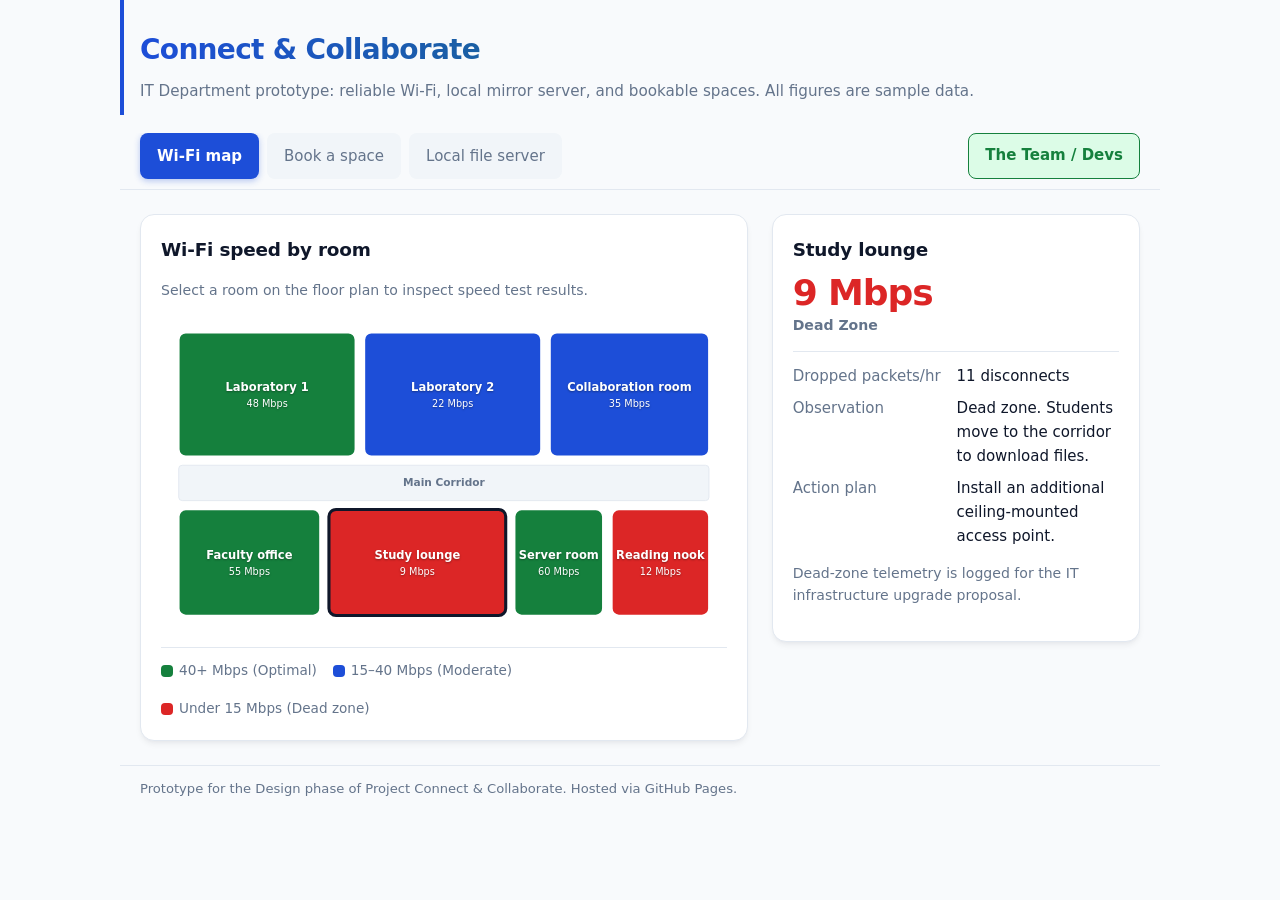
==== commit 732baae9: "update" ====
--- a/index.html
+++ b/index.html
@@ -16,6 +16,8 @@
   <button role="tab" id="t-wifi" aria-selected="true" aria-controls="p-wifi">Wi-Fi map</button>
   <button role="tab" id="t-book" aria-selected="false" aria-controls="p-book">Book a space</button>
   <button role="tab" id="t-files" aria-selected="false" aria-controls="p-files">Local file server</button>
+  <a href="Devs.html" target="blank_" class="nav-link">The Team / Devs</a>
+</nav>
 </nav>
 
 <main>
@@ -331,4 +333,4 @@
 drawFiles();
 </script>
 </body>
-</html>+</html>
--- a/css/style.css
+++ b/css/style.css
@@ -496,4 +496,284 @@
   color: var(--mute);
   font-size: 0.82rem;
   border-top: 1px solid var(--line);
-}+}
+
+/* Append this to the bottom of css/style.css */
+
+.nav-link {
+  margin-left: auto;
+  text-decoration: none;
+  background: var(--green-soft);
+  color: var(--green);
+  border: 1px solid var(--green);
+  border-radius: 8px;
+  padding: 9px 16px;
+  font-weight: 600;
+  white-space: nowrap;
+  transition: all 0.18s ease;
+}
+
+.nav-link:hover,
+.nav-link.active {
+  background: var(--green);
+  color: #ffffff;
+}
+
+/* Devs / Team Grid & Scroll Reveal Animations */
+/* Devs / Team Grid & Scroll Reveal Animations */
+.team-grid {
+  display: grid;
+  grid-template-columns: repeat(auto-fill, minmax(280px, 1fr));
+  gap: 22px;
+  margin-top: 18px;
+}
+
+.dev-card {
+  --c-primary: var(--blue);
+  --c-secondary: var(--green);
+  --c-gradient: linear-gradient(135deg, var(--c-primary), var(--c-secondary));
+  --c-glow: rgba(29, 78, 216, 0.12);
+
+  background: var(--surface);
+  border: 1px solid var(--line);
+  border-radius: 16px;
+  padding: 26px 20px 22px;
+  box-shadow: var(--shadow);
+  display: flex;
+  flex-direction: column;
+  align-items: center;
+  text-align: center;
+  position: relative;
+  overflow: hidden;
+
+  /* Scroll-reveal initial state */
+  opacity: 0;
+  transform: translateY(28px) scale(0.97);
+  transition:
+    opacity 0.55s cubic-bezier(0.22, 1, 0.36, 1),
+    transform 0.55s cubic-bezier(0.22, 1, 0.36, 1),
+    border-color 0.2s ease,
+    box-shadow 0.2s ease;
+}
+
+/* Triggered when card scrolls into view */
+.dev-card.is-visible {
+  opacity: 1;
+  transform: translateY(0) scale(1);
+}
+
+.dev-card.is-visible:hover {
+  transform: translateY(-5px) scale(1.01);
+  border-color: var(--c-primary);
+  box-shadow: 0 14px 28px -6px var(--c-glow);
+}
+
+.dev-card::before {
+  content: "";
+  position: absolute;
+  top: 0;
+  left: 0;
+  right: 0;
+  height: 5px;
+  background: var(--c-gradient);
+}
+
+.pfp-wrap {
+  width: 98px;
+  height: 98px;
+  border-radius: 50%;
+  padding: 3.5px;
+  background: var(--c-gradient);
+  margin-bottom: 14px;
+  box-shadow: 0 4px 14px var(--c-glow);
+}
+
+.pfp {
+  width: 100%;
+  height: 100%;
+  border-radius: 50%;
+  object-fit: cover;
+  display: block;
+  background: var(--tint);
+  border: 3px solid var(--surface);
+}
+
+.dev-role-badge {
+  font-size: 0.72rem;
+  font-weight: 700;
+  letter-spacing: 0.04em;
+  text-transform: uppercase;
+  padding: 3px 11px;
+  border-radius: 999px;
+  background: var(--c-gradient);
+  color: #ffffff;
+  margin-bottom: 8px;
+  box-shadow: 0 2px 8px var(--c-glow);
+}
+
+.dev-name {
+  font-size: 1.18rem;
+  font-weight: 800;
+  margin: 0;
+  color: var(--ink);
+}
+
+.dev-handle {
+  font-size: 0.88rem;
+  font-weight: 700;
+  color: var(--c-primary);
+  margin: 2px 0 12px;
+}
+
+.dev-quote {
+  font-style: italic;
+  font-size: 0.9rem;
+  color: var(--mute);
+  background: var(--tint);
+  border-left: 3.5px solid var(--c-primary);
+  padding: 10px 12px;
+  border-radius: 0 10px 10px 0;
+  margin: 0 0 16px;
+  width: 100%;
+}
+
+.dev-link {
+  margin-top: auto;
+  display: inline-block;
+  text-decoration: none;
+  background: var(--c-gradient);
+  color: #ffffff;
+  font-size: 0.85rem;
+  font-weight: 700;
+  padding: 9px 18px;
+  border-radius: 8px;
+  box-shadow: 0 3px 10px var(--c-glow);
+  transition: opacity 0.15s ease, transform 0.15s ease;
+}
+
+.dev-link:hover {
+  opacity: 0.92;
+  transform: scale(1.03);
+}
+
+/* =========================================================
+   8 UNIQUE MEMBER COLOR CLASSES (dev-theme-1 to dev-theme-8)
+   ========================================================= */
+
+@keyframes pinkPulse {
+  0%, 100% { background-position: 0% 50%; }
+  50% { background-position: 100% 50%; }
+}
+
+/* 1: Lead Developer — Mostly Pink (80%) + Subtle Crimson Red Accent (20%) */
+/* Smooth continuous scrolling pink-to-red gradient */
+@keyframes pinkFlow {
+  0% { background-position: 0% 50%; }
+  50% { background-position: 100% 50%; }
+  100% { background-position: 0% 50%; }
+}
+
+/* 1: Lead Developer — Continuously Flowing Pink + Red Accent */
+.dev-theme-1 {
+  --c-primary: #ec4899;
+  --c-secondary: #e11d48;
+  /* Loops smoothly: soft pink -> vibrant pink -> crimson accent -> back to soft pink */
+  --c-gradient: linear-gradient(
+    90deg,
+    #f9a8d4 0%,
+    #f472b6 25%,
+    #ec4899 55%,
+    #e11d48 75%,
+    #ec4899 90%,
+    #f9a8d4 100%
+  );
+  --c-glow: rgba(236, 72, 153, 0.35);
+  border-color: rgba(244, 114, 182, 0.6);
+  background: linear-gradient(180deg, rgba(244, 114, 182, 0.12) 0%, rgba(236, 72, 153, 0.03) 45%, var(--surface) 100%);
+}
+
+/* Animate the top bar, pfp ring, role badge, and profile button */
+.dev-theme-1::before,
+.dev-theme-1 .pfp-wrap,
+.dev-theme-1 .dev-role-badge,
+.dev-theme-1 .dev-link {
+  background-image: var(--c-gradient);
+  background-size: 300% 300%;
+  animation: pinkFlow 3.5s linear infinite;
+}
+
+.dev-theme-1::before {
+  height: 7px;
+}
+
+.dev-theme-1 .pfp-wrap {
+  width: 108px;
+  height: 108px;
+  padding: 4px;
+}
+
+.dev-theme-1 .dev-quote {
+  background: rgba(244, 114, 182, 0.09);
+  border-left-color: #ec4899;
+}
+/* 2: Emerald Green + Teal */
+.dev-theme-2 {
+  --c-primary: #10b981;
+  --c-secondary: #0d9488;
+  --c-glow: rgba(16, 185, 129, 0.18);
+}
+
+/* 3: Royal Blue + Cyan */
+.dev-theme-3 {
+  --c-primary: #2563eb;
+  --c-secondary: #06b6d4;
+  --c-glow: rgba(37, 99, 235, 0.18);
+}
+
+/* 4: Violet + Indigo */
+.dev-theme-4 {
+  --c-primary: #7c3aed;
+  --c-secondary: #4f46e5;
+  --c-glow: rgba(124, 58, 237, 0.18);
+}
+
+/* 5: Amber + Orange */
+.dev-theme-5 {
+  --c-primary: #f59e0b;
+  --c-secondary: #ea580c;
+  --c-glow: rgba(245, 158, 11, 0.18);
+}
+
+/* 6: Lime + Forest Green */
+.dev-theme-6 {
+  --c-primary: #65a30d;
+  --c-secondary: #15803d;
+  --c-glow: rgba(101, 163, 13, 0.18);
+}
+
+/* 7: Sky Blue + Sapphire */
+.dev-theme-7 {
+  --c-primary: #0284c7;
+  --c-secondary: #1d4ed8;
+  --c-glow: rgba(2, 132, 199, 0.18);
+}
+
+/* 8: Coral Red + Warm Rose */
+.dev-theme-8 {
+  --c-primary: #e11d48;
+  --c-secondary: #f97316;
+  --c-glow: rgba(225, 29, 72, 0.18);
+}
+
+/* Respect OS reduced-motion preference */
+@media (prefers-reduced-motion: reduce) {
+  .dev-card {
+    opacity: 1;
+    transform: none;
+    transition: none;
+  }
+  .dev-theme-1::before,
+  .dev-theme-1 .pfp-wrap {
+    animation: none;
+  }
+}
